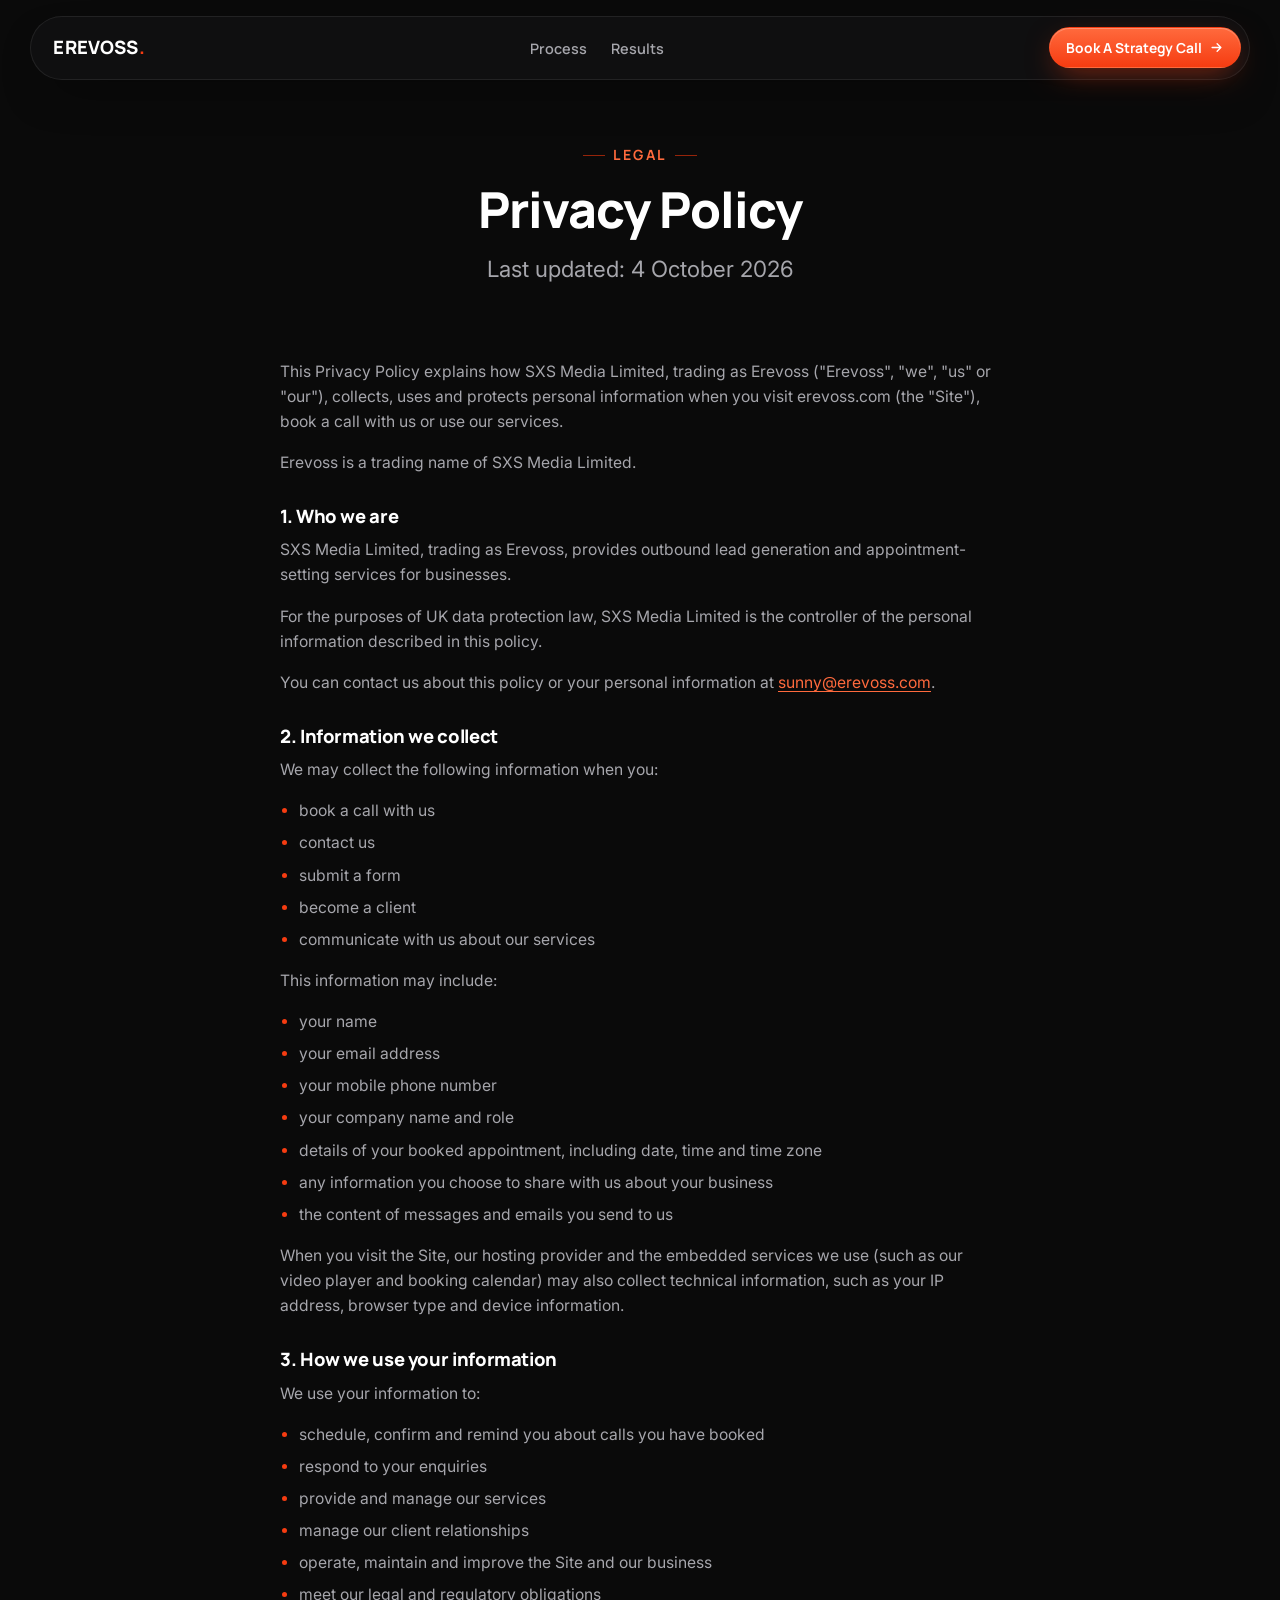
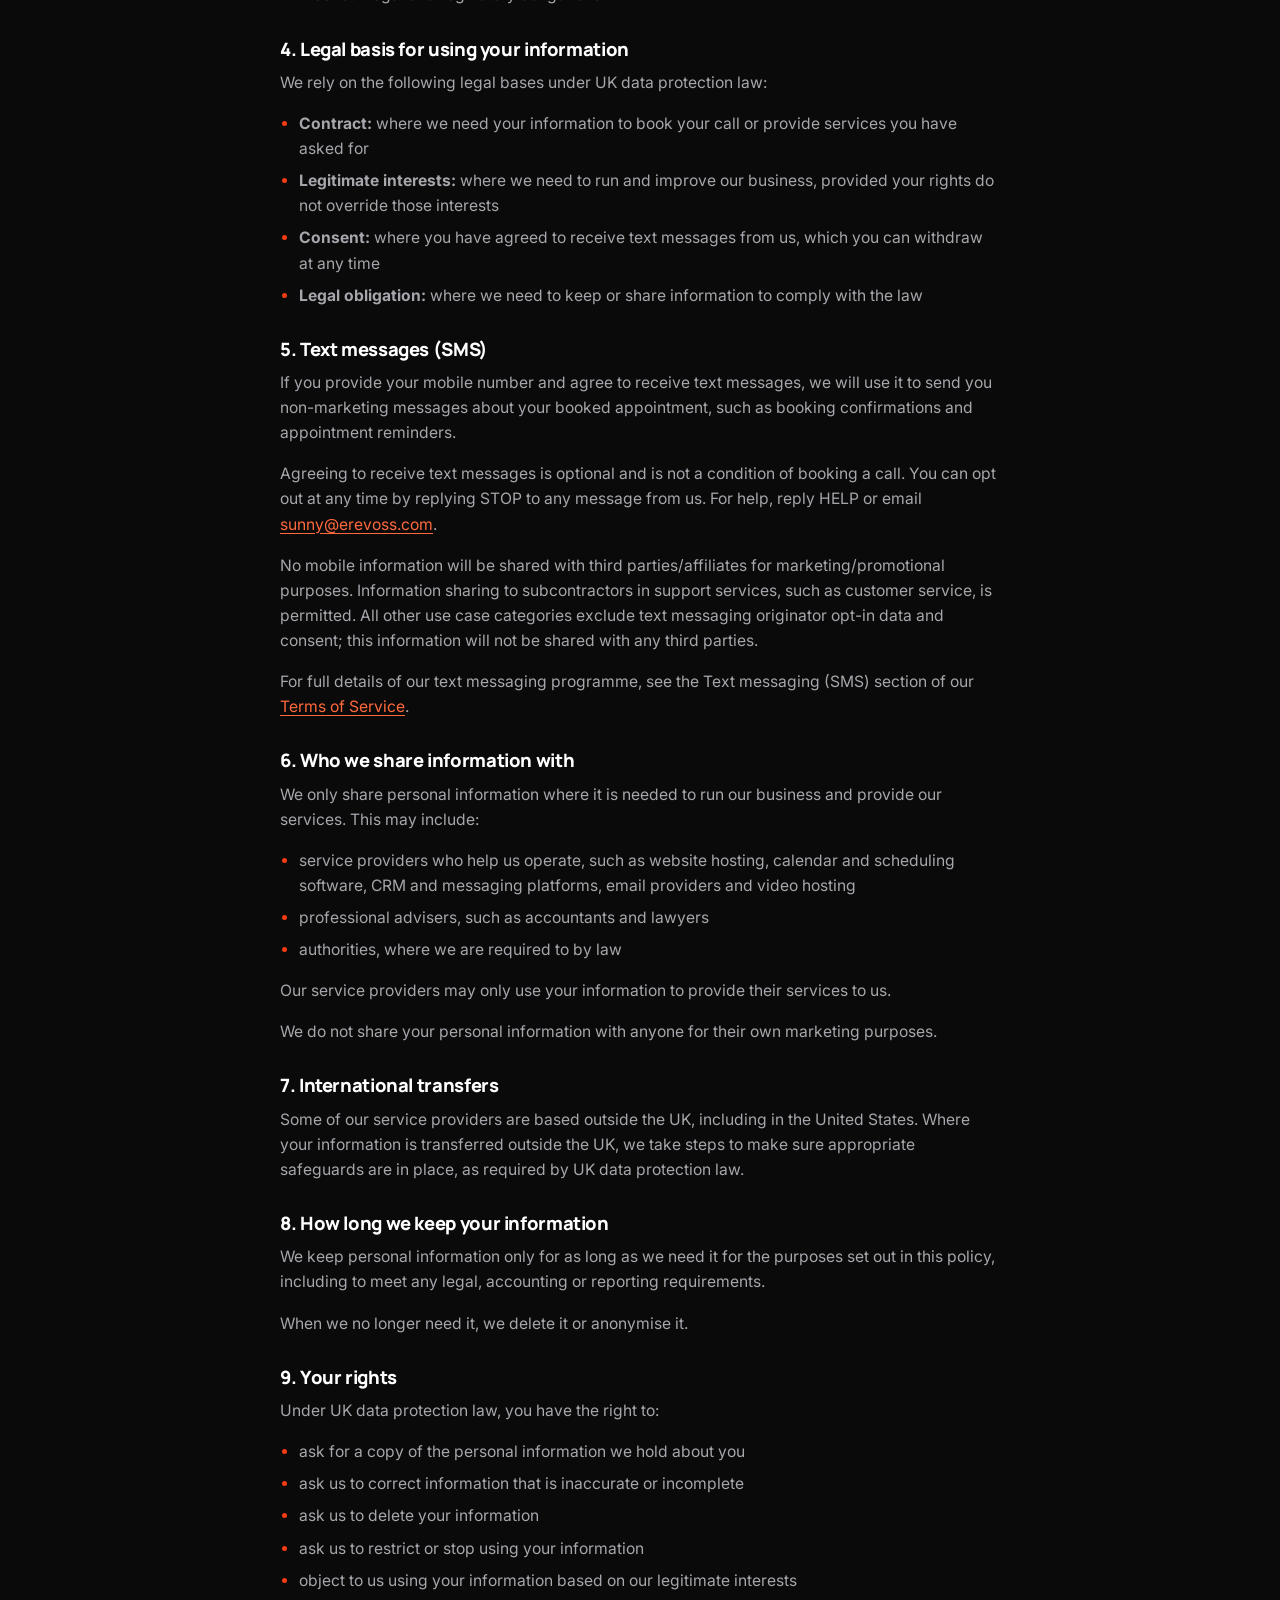
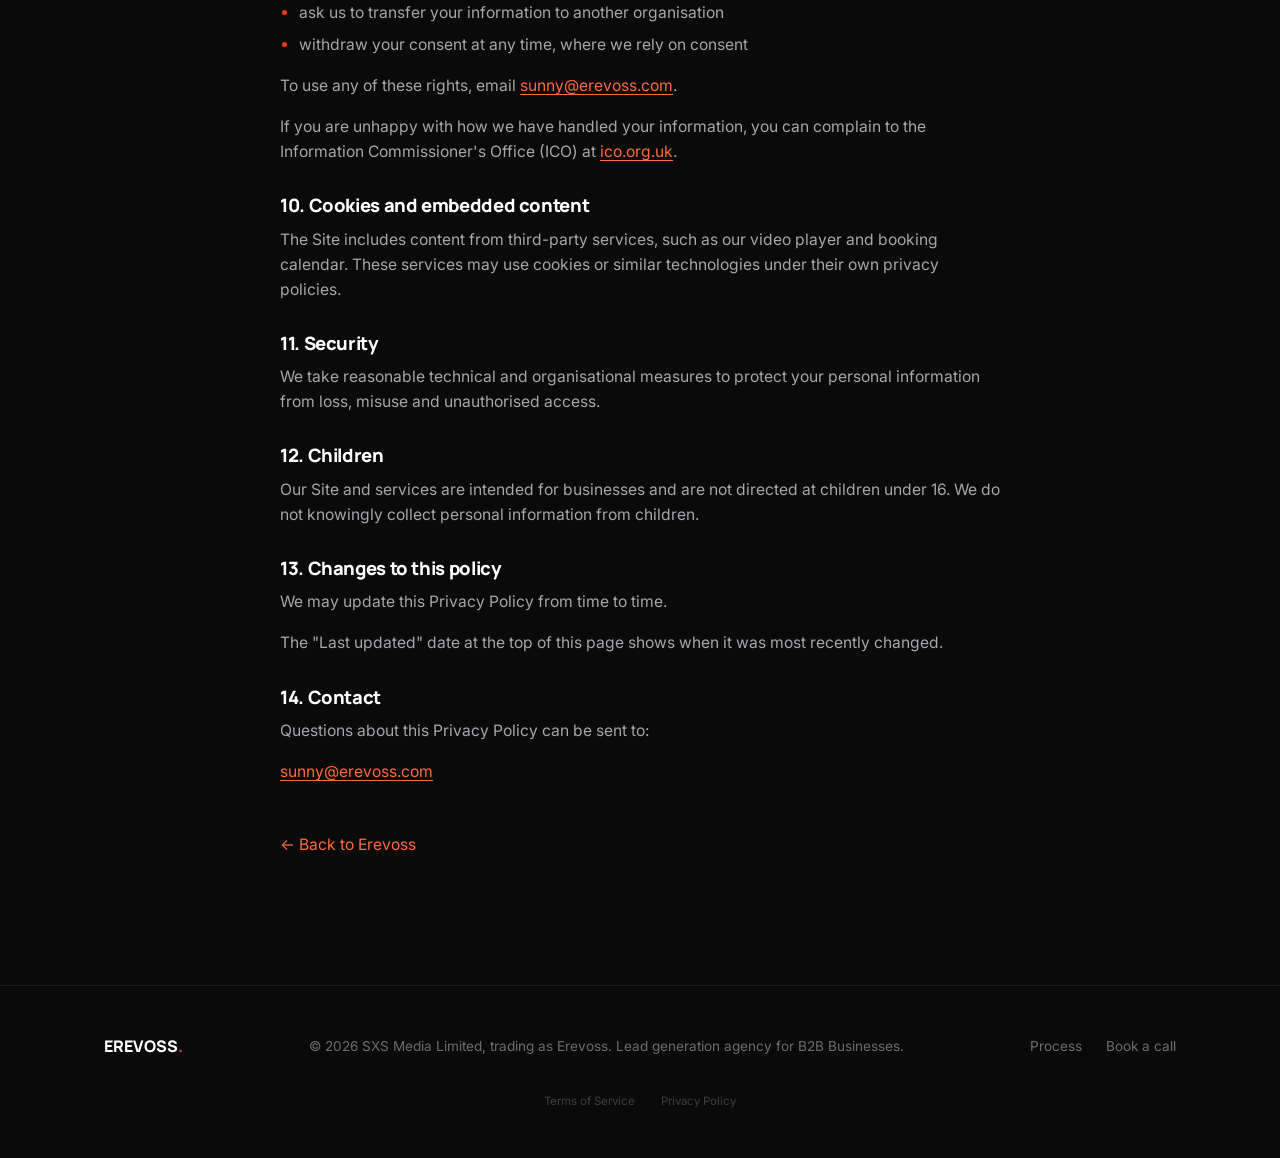
==== privacy.html @ 169fdfc7 "Add Privacy Policy page and SMS terms for A2P compliance - New privacy.html with required non-sharin" ====
<!doctype html>
<html lang="en">
<head>
<meta charset="UTF-8">
<meta name="viewport" content="width=device-width, initial-scale=1.0">
<title>Privacy Policy | Erevoss</title>
<meta name="description" content="How SXS Media Limited, trading as Erevoss, collects, uses and protects your personal information.">
<link rel="canonical" href="https://erevoss.com/privacy.html">
<meta name="theme-color" content="#0a0a0a">
<link rel="icon" href="assets/favicon.svg" type="image/svg+xml">

<script>document.documentElement.className = 'js';</script>
<link rel="preconnect" href="https://fonts.googleapis.com">
<link rel="preconnect" href="https://fonts.gstatic.com" crossorigin>
<link href="https://fonts.googleapis.com/css2?family=Manrope:wght@400;500;600;700;800&family=Inter:wght@400;500;600&display=swap" rel="stylesheet">
<link rel="stylesheet" href="styles.css">
</head>
<body>

  <div class="scroll-progress" aria-hidden="true"></div>

  <!-- NAV -->
  <header class="nav" id="nav">
    <div class="nav-inner">
      <a href="/" class="brand" aria-label="Erevoss home">EREVOSS<span class="mark">.</span></a>
      <nav aria-label="Primary">
        <ul class="nav-links">
          <li><a href="/#process">Process</a></li>
          <li><a href="/#results">Results</a></li>
        </ul>
      </nav>
      <div class="nav-cta">
        <a href="/#contact" class="btn btn-accent btn-sm">Book A Strategy Call
          <svg width="15" height="15" viewBox="0 0 24 24" fill="none" aria-hidden="true"><path d="M5 12h14M13 6l6 6-6 6" stroke="currentColor" stroke-width="2.2" stroke-linecap="round" stroke-linejoin="round"/></svg>
        </a>
      </div>
    </div>
  </header>

  <main>
    <section class="legal-page" aria-labelledby="privacy-title">
      <div class="wrap">
        <div class="section-head">
          <span class="eyebrow">Legal</span>
          <h2 id="privacy-title">Privacy Policy</h2>
          <p>Last updated: 4 October 2026</p>
        </div>

        <div class="legal-body">
          <p>This Privacy Policy explains how SXS Media Limited, trading as Erevoss ("Erevoss", "we", "us" or "our"), collects, uses and protects personal information when you visit erevoss.com (the "Site"), book a call with us or use our services.</p>
          <p>Erevoss is a trading name of SXS Media Limited.</p>

          <h3>1. Who we are</h3>
          <p>SXS Media Limited, trading as Erevoss, provides outbound lead generation and appointment-setting services for businesses.</p>
          <p>For the purposes of UK data protection law, SXS Media Limited is the controller of the personal information described in this policy.</p>
          <p>You can contact us about this policy or your personal information at <a href="mailto:sunny@erevoss.com">sunny@erevoss.com</a>.</p>

          <h3>2. Information we collect</h3>
          <p>We may collect the following information when you:</p>
          <ul>
            <li>book a call with us</li>
            <li>contact us</li>
            <li>submit a form</li>
            <li>become a client</li>
            <li>communicate with us about our services</li>
          </ul>
          <p>This information may include:</p>
          <ul>
            <li>your name</li>
            <li>your email address</li>
            <li>your mobile phone number</li>
            <li>your company name and role</li>
            <li>details of your booked appointment, including date, time and time zone</li>
            <li>any information you choose to share with us about your business</li>
            <li>the content of messages and emails you send to us</li>
          </ul>
          <p>When you visit the Site, our hosting provider and the embedded services we use (such as our video player and booking calendar) may also collect technical information, such as your IP address, browser type and device information.</p>

          <h3>3. How we use your information</h3>
          <p>We use your information to:</p>
          <ul>
            <li>schedule, confirm and remind you about calls you have booked</li>
            <li>respond to your enquiries</li>
            <li>provide and manage our services</li>
            <li>manage our client relationships</li>
            <li>operate, maintain and improve the Site and our business</li>
            <li>meet our legal and regulatory obligations</li>
          </ul>

          <h3>4. Legal basis for using your information</h3>
          <p>We rely on the following legal bases under UK data protection law:</p>
          <ul>
            <li><strong>Contract:</strong> where we need your information to book your call or provide services you have asked for</li>
            <li><strong>Legitimate interests:</strong> where we need to run and improve our business, provided your rights do not override those interests</li>
            <li><strong>Consent:</strong> where you have agreed to receive text messages from us, which you can withdraw at any time</li>
            <li><strong>Legal obligation:</strong> where we need to keep or share information to comply with the law</li>
          </ul>

          <h3>5. Text messages (SMS)</h3>
          <p>If you provide your mobile number and agree to receive text messages, we will use it to send you non-marketing messages about your booked appointment, such as booking confirmations and appointment reminders.</p>
          <p>Agreeing to receive text messages is optional and is not a condition of booking a call. You can opt out at any time by replying STOP to any message from us. For help, reply HELP or email <a href="mailto:sunny@erevoss.com">sunny@erevoss.com</a>.</p>
          <p>No mobile information will be shared with third parties/affiliates for marketing/promotional purposes. Information sharing to subcontractors in support services, such as customer service, is permitted. All other use case categories exclude text messaging originator opt-in data and consent; this information will not be shared with any third parties.</p>
          <p>For full details of our text messaging programme, see the Text messaging (SMS) section of our <a href="terms.html#sms">Terms of Service</a>.</p>

          <h3>6. Who we share information with</h3>
          <p>We only share personal information where it is needed to run our business and provide our services. This may include:</p>
          <ul>
            <li>service providers who help us operate, such as website hosting, calendar and scheduling software, CRM and messaging platforms, email providers and video hosting</li>
            <li>professional advisers, such as accountants and lawyers</li>
            <li>authorities, where we are required to by law</li>
          </ul>
          <p>Our service providers may only use your information to provide their services to us.</p>
          <p>We do not share your personal information with anyone for their own marketing purposes.</p>

          <h3>7. International transfers</h3>
          <p>Some of our service providers are based outside the UK, including in the United States. Where your information is transferred outside the UK, we take steps to make sure appropriate safeguards are in place, as required by UK data protection law.</p>

          <h3>8. How long we keep your information</h3>
          <p>We keep personal information only for as long as we need it for the purposes set out in this policy, including to meet any legal, accounting or reporting requirements.</p>
          <p>When we no longer need it, we delete it or anonymise it.</p>

          <h3>9. Your rights</h3>
          <p>Under UK data protection law, you have the right to:</p>
          <ul>
            <li>ask for a copy of the personal information we hold about you</li>
            <li>ask us to correct information that is inaccurate or incomplete</li>
            <li>ask us to delete your information</li>
            <li>ask us to restrict or stop using your information</li>
            <li>object to us using your information based on our legitimate interests</li>
            <li>ask us to transfer your information to another organisation</li>
            <li>withdraw your consent at any time, where we rely on consent</li>
          </ul>
          <p>To use any of these rights, email <a href="mailto:sunny@erevoss.com">sunny@erevoss.com</a>.</p>
          <p>If you are unhappy with how we have handled your information, you can complain to the Information Commissioner's Office (ICO) at <a href="https://ico.org.uk" target="_blank" rel="noopener">ico.org.uk</a>.</p>

          <h3>10. Cookies and embedded content</h3>
          <p>The Site includes content from third-party services, such as our video player and booking calendar. These services may use cookies or similar technologies under their own privacy policies.</p>

          <h3>11. Security</h3>
          <p>We take reasonable technical and organisational measures to protect your personal information from loss, misuse and unauthorised access.</p>

          <h3>12. Children</h3>
          <p>Our Site and services are intended for businesses and are not directed at children under 16. We do not knowingly collect personal information from children.</p>

          <h3>13. Changes to this policy</h3>
          <p>We may update this Privacy Policy from time to time.</p>
          <p>The "Last updated" date at the top of this page shows when it was most recently changed.</p>

          <h3>14. Contact</h3>
          <p>Questions about this Privacy Policy can be sent to:</p>
          <p><a href="mailto:sunny@erevoss.com">sunny@erevoss.com</a></p>

          <p class="legal-back"><a href="/">← Back to Erevoss</a></p>
        </div>
      </div>
    </section>
  </main>

  <!-- FOOTER -->
  <footer>
    <div class="wrap">
      <a href="/" class="brand">EREVOSS<span class="mark">.</span></a>
      <span class="fnote">© 2026 SXS Media Limited, trading as Erevoss. Lead generation agency for B2B Businesses.</span>
      <div class="flinks"><a href="/#process">Process</a><a href="/#contact">Book a call</a></div>
    </div>
    <div class="legal-link"><a href="terms.html">Terms of Service</a><a href="privacy.html">Privacy Policy</a></div>
  </footer>

  <script src="script.js"></script>
</body>
</html>
---- styles.css ----
/* =========================================================
   EREVOSS — styles.css
   All visual design lives here. Colours/spacing are tokens
   in :root, so most brand tweaks are one-line changes.
   ========================================================= */

/* ============ TOKENS ============ */
:root {
  --bg:      #0a0a0a;
  --bg-2:    #0f0f10;
  --surface: #141416;
  --surface-2:#1a1a1d;
  --line:    rgba(255,255,255,0.08);
  --line-2:  rgba(255,255,255,0.14);

  --text:      #ffffff;
  --text-soft: #a6a6ac;
  --text-mute: #6c6c73;

  --accent:      #f63c11;
  --accent-soft: #ff6a3d;
  --accent-deep: #d22f0a;

  /* type scale */
  --step--1: clamp(0.82rem, 0.8rem + 0.1vw, 0.9rem);
  --step-0:  clamp(1rem, 0.96rem + 0.2vw, 1.1rem);
  --step-1:  clamp(1.15rem, 1.05rem + 0.5vw, 1.4rem);
  --step-2:  clamp(1.5rem, 1.25rem + 1.2vw, 2rem);
  --step-3:  clamp(2rem, 1.55rem + 2.2vw, 3.1rem);
  --display: clamp(2.3rem, 1.3rem + 4.6vw, 4.6rem);

  /* spacing scale */
  --sp-1:0.5rem; --sp-2:1rem; --sp-3:1.5rem; --sp-4:2rem; --sp-5:3rem; --sp-6:4.5rem; --sp-7:7rem; --sp-8:9rem;

  --radius:18px; --radius-sm:12px; --maxw:1120px; --nav-h:64px;
  --shadow:0 24px 60px -24px rgba(0,0,0,0.9);
}

*,*::before,*::after{box-sizing:border-box;} *{margin:0;}
html{scroll-behavior:smooth;-webkit-text-size-adjust:100%;}
@media (prefers-reduced-motion:reduce){html{scroll-behavior:auto;}}
body{
  font-family:'Inter',system-ui,-apple-system,sans-serif;
  background:var(--bg); color:var(--text);
  font-size:var(--step-0); line-height:1.6;
  -webkit-font-smoothing:antialiased; text-rendering:optimizeLegibility;
  overflow-x:hidden;
}
h1,h2,h3{font-family:'Manrope',system-ui,sans-serif;font-weight:800;line-height:1.05;letter-spacing:-0.02em;}
a{color:inherit;text-decoration:none;} button{font-family:inherit;cursor:pointer;} img,svg{display:block;}
::selection{background:var(--accent);color:#fff;}

.wrap{width:100%;max-width:var(--maxw);margin-inline:auto;padding-inline:var(--sp-3);}
section{padding-block:var(--sp-7);position:relative;}
.section-head{max-width:680px;margin-inline:auto;text-align:center;margin-bottom:var(--sp-6);}
.eyebrow{display:inline-flex;align-items:center;gap:0.55em;font-family:'Manrope',sans-serif;font-size:var(--step--1);letter-spacing:0.16em;text-transform:uppercase;color:var(--accent-soft);font-weight:700;margin-bottom:var(--sp-2);}
.eyebrow::before,.eyebrow::after{content:"";width:22px;height:1px;background:var(--accent-deep);opacity:.7;}
.section-head h2{font-size:var(--step-3);margin-bottom:var(--sp-2);}
.section-head h2 i{font-style:italic;font-weight:600;}
.section-head p{color:var(--text-soft);font-size:var(--step-1);max-width:52ch;margin-inline:auto;}

/* ============ BUTTONS ============ */
.btn{display:inline-flex;align-items:center;justify-content:center;gap:0.55em;font-family:'Manrope',sans-serif;font-size:var(--step-0);font-weight:700;padding:0.9em 1.6em;border-radius:100px;border:1px solid transparent;transition:transform .25s cubic-bezier(.2,.8,.2,1),box-shadow .25s,background .25s,border-color .25s;will-change:transform;white-space:nowrap;}
.btn-accent{position:relative;background:linear-gradient(180deg,var(--accent-soft),var(--accent));color:#fff;box-shadow:0 10px 30px -8px rgba(246,60,17,0.55),inset 0 1px 0 rgba(255,255,255,.25);}
.btn-accent:hover{transform:translateY(-2px);box-shadow:0 18px 40px -10px rgba(246,60,17,0.65),inset 0 1px 0 rgba(255,255,255,.3);}
.btn-accent:active{transform:translateY(0);}
.btn-sm{padding:0.62em 1.15em;font-size:0.86rem;}
.btn-lg{padding:1.05em 2em;font-size:1.05rem;}

/* sparkle on any primary button hover */
.btn-accent::after{content:"";position:absolute;top:-7px;right:12px;width:15px;height:15px;pointer-events:none;opacity:0;
  transform:scale(0) rotate(-20deg);transition:transform .35s cubic-bezier(.2,1.4,.4,1),opacity .35s;
  background:no-repeat center/contain url("data:image/svg+xml,%3Csvg xmlns='http://www.w3.org/2000/svg' viewBox='0 0 24 24'%3E%3Cpath d='M12 2l2.3 6.6L21 11l-6.7 2.4L12 20l-2.3-6.6L3 11l6.7-2.4z' fill='%23ffffff'/%3E%3C/svg%3E");}
.btn-accent:hover::after{opacity:1;transform:scale(1) rotate(15deg);}

/* ============ SCROLL PROGRESS ============ */
.scroll-progress{position:fixed;top:0;left:0;height:3px;width:100%;z-index:60;transform:scaleX(0);transform-origin:left center;background:linear-gradient(90deg,var(--accent-soft),var(--accent));box-shadow:0 0 12px rgba(246,60,17,0.6);will-change:transform;}

/* ============ NAV ============ */
.nav{position:sticky;top:16px;z-index:50;padding-inline:var(--sp-3);}
.nav-inner{
  max-width:1220px;margin-inline:auto;height:var(--nav-h);
  display:flex;align-items:center;justify-content:space-between;gap:var(--sp-3);
  padding:0 0.5rem 0 1.4rem;
  background:rgba(18,18,20,0.72);
  border:1px solid var(--line);border-radius:100px;
  backdrop-filter:blur(16px) saturate(140%);-webkit-backdrop-filter:blur(16px) saturate(140%);
  box-shadow:0 20px 50px -24px rgba(0,0,0,0.9);
  transition:border-color .3s,background .3s;
}
.nav.scrolled .nav-inner{background:rgba(14,14,16,0.9);border-color:var(--line-2);}
.brand{display:inline-block;font-family:'Manrope',sans-serif;font-size:1.15rem;font-weight:800;letter-spacing:0.01em;}
.brand .mark{color:var(--accent);}
.nav-links{display:flex;align-items:center;gap:var(--sp-3);list-style:none;padding:0;}
.nav-links a{color:var(--text-soft);font-family:'Manrope',sans-serif;font-size:0.9rem;font-weight:600;transition:color .2s;}
.nav-links a:hover{color:var(--text);}
.nav-cta{display:flex;align-items:center;}

/* nav button: pulse + shine */
.nav .btn-accent{position:relative;overflow:hidden;animation:navPulse 3s ease-in-out infinite;}
@keyframes navPulse{0%,100%{box-shadow:0 10px 28px -8px rgba(246,60,17,0.5),inset 0 1px 0 rgba(255,255,255,.25);}50%{box-shadow:0 12px 40px -6px rgba(246,60,17,0.9),inset 0 1px 0 rgba(255,255,255,.3);}}
.nav .btn-accent::before{content:"";position:absolute;top:0;left:0;width:45%;height:100%;pointer-events:none;
  background:linear-gradient(100deg,transparent,rgba(255,255,255,0.5),transparent);
  transform:translateX(-240%) skewX(-18deg);animation:btnShine 3.6s ease-in-out infinite;}
@keyframes btnShine{0%{transform:translateX(-240%) skewX(-18deg);}55%,100%{transform:translateX(360%) skewX(-18deg);}}

/* ============ HERO ============ */
.hero{padding-top:var(--sp-3);padding-bottom:var(--sp-6);text-align:center;overflow:hidden;}
.hero::before{
  content:"";position:absolute;top:-10%;left:50%;transform:translateX(-50%);
  width:min(900px,120vw);height:520px;z-index:0;pointer-events:none;
  background:radial-gradient(50% 50% at 50% 40%,rgba(246,60,17,0.18),transparent 70%);
  filter:blur(20px);
}
.hero::after{content:"";position:absolute;z-index:0;top:-12%;left:50%;width:min(760px,110vw);height:520px;pointer-events:none;
  transform:translateX(-50%);
  background:radial-gradient(45% 45% at 50% 45%,rgba(255,106,61,0.14),transparent 70%);
  animation:heroDrift 16s ease-in-out infinite;}
@keyframes heroDrift{0%,100%{transform:translateX(-50%) translateY(0) scale(1);}50%{transform:translateX(-50%) translateY(4%) scale(1.08);}}
.hero .wrap{position:relative;z-index:1;max-width:1180px;}
.hero h1{font-size:clamp(1.9rem, 1rem + 3.4vw, 3.7rem);font-weight:600;margin-bottom:var(--sp-2);letter-spacing:-0.025em;text-wrap:balance;}
.hero h1 b{font-weight:800;}
/* Headline is always 3 lines on tablet/desktop: "We Book Qualified Sales Calls" / "on Your Calendar." /
   "You Only Pay for the Ones That Show Up." The font shrinks only when the screen is too narrow for the
   longest line (about 18.3em wide, so 19em leaves a little breathing room). Phones wrap naturally. */
.hero h1 .h-line{display:inline;}
.hero h1 .h-last{display:block;}
@media (min-width:768px){
  .hero h1{font-size:min(3.7rem, calc((100vw - 3rem) / 19));}
  .hero h1 .h-line{display:block;white-space:nowrap;}
}
/* hand-drawn circle around a headline phrase (draws itself in on load) */
.circled{position:relative;display:inline-block;white-space:nowrap;margin-inline:0.18em;}
.circled svg{position:absolute;left:-11%;top:-26%;width:122%;height:156%;overflow:visible;pointer-events:none;color:var(--accent);}
.circled path{fill:none;stroke:currentColor;stroke-width:3;stroke-linecap:round;vector-effect:non-scaling-stroke;}
/* draw-in: script.js sets --len to the circle's on-screen length so the whole loop is drawn */
.js .circled path{stroke-dasharray:var(--len,3000);stroke-dashoffset:var(--len,3000);animation:circleDraw 1s cubic-bezier(.55,0,.25,1) .7s forwards;}
@keyframes circleDraw{to{stroke-dashoffset:0;}}
.hero p.lead{font-size:var(--step-1);color:var(--text-soft);max-width:66ch;margin:0 auto var(--sp-3);}

/* ============ VSL ============ */
.vsl{
  /* full size (779px) on tall screens; on shorter screens the video shrinks so the
     "Book A Strategy Call" button below it stays visible without scrolling */
  position:relative;max-width:clamp(420px, calc((100svh - 500px) * 16 / 9), 779px);margin:0 auto;aspect-ratio:16/9;border-radius:14px;overflow:hidden;
  background:radial-gradient(120% 120% at 50% 20%,#20232a 0%,#0e0f12 70%);
  border:1px solid var(--line-2);box-shadow:var(--shadow);
}
.vsl wistia-player{position:absolute;inset:0;width:100%;height:100%;z-index:1;}
/* blurred thumbnail while the Wistia player script loads (from Wistia's embed code) */
.vsl wistia-player:not(:defined){background:center / contain no-repeat url('https://fast.wistia.com/embed/medias/h9j6kf60p4/swatch');display:block;filter:blur(5px);}
/* click-to-unmute overlay — the video autoplays muted, browsers allow nothing else */
.vsl-unmute{position:absolute;inset:0;z-index:4;display:grid;place-items:center;
  padding:0;border:0;cursor:pointer;font:inherit;background:rgba(9,9,11,0.5);
  transition:opacity .3s ease;}
.vsl-unmute[hidden]{display:none;}
.vsl-unmute.is-off{opacity:0;pointer-events:none;}
.vsl-unmute-card{display:flex;flex-direction:column;align-items:center;gap:8px;
  width:min(72%,360px);padding:26px 24px;border-radius:16px;
  /* ↓ the % below is the knob: higher = more solid, lower = more see-through */
  background:color-mix(in oklab,var(--accent) 35%,transparent);border:1px solid var(--line-2);
  -webkit-backdrop-filter:blur(6px);backdrop-filter:blur(6px);color:#fff;text-align:center;
  box-shadow:var(--shadow);transition:transform .25s ease,background .25s ease;}
.vsl-unmute:hover .vsl-unmute-card{transform:scale(1.03);background:color-mix(in oklab,var(--accent) 64%,transparent);}
.vsl-unmute-card svg{width:40px;height:40px;margin-bottom:2px;}
.vsl-unmute-card strong{font-family:'Manrope',sans-serif;font-weight:800;font-size:1.15rem;letter-spacing:-0.015em;}
.vsl-unmute-card span{font-size:0.92rem;color:rgba(255,255,255,0.88);}

/* CTA under VSL with coloured glow */
.hero-cta{position:relative;margin-top:var(--sp-4);display:flex;justify-content:center;}
.hero-cta::before{
  content:"";position:absolute;top:50%;left:50%;transform:translate(-50%,-50%);
  width:420px;height:150px;z-index:0;pointer-events:none;filter:blur(45px);opacity:.85;
  background:
    radial-gradient(40% 60% at 20% 50%,rgba(246,60,17,0.9),transparent 70%),
    radial-gradient(40% 60% at 55% 50%,rgba(255,138,61,0.75),transparent 70%),
    radial-gradient(45% 70% at 85% 50%,rgba(61,107,255,0.7),transparent 70%);
}
.hero-cta .btn{position:relative;z-index:1;}

/* ============ PROCESS ============ */
.steps{display:grid;grid-template-columns:repeat(4,1fr);gap:var(--sp-3);}
@media (max-width:1040px){ .steps{grid-template-columns:repeat(2,1fr);} }
@media (max-width:560px){ .steps{grid-template-columns:1fr;} }
.step{background:var(--surface);border:1px solid var(--line);border-radius:var(--radius);padding:var(--sp-4);position:relative;transition:transform .3s cubic-bezier(.2,.8,.2,1),border-color .3s,background .3s;}
.step:hover{transform:translateY(-6px);border-color:var(--line-2);background:var(--surface-2);}
.step-icon{width:52px;height:52px;border-radius:14px;display:grid;place-items:center;background:rgba(246,60,17,0.12);border:1px solid rgba(246,60,17,0.3);color:var(--accent-soft);margin-bottom:var(--sp-3);}
.step-icon svg{width:26px;height:26px;}
.step-num{position:absolute;top:var(--sp-3);right:var(--sp-4);font-family:'Manrope',sans-serif;font-size:2.2rem;color:rgba(255,255,255,0.06);font-weight:800;}
.step-tag{display:block;font-family:'Manrope',sans-serif;font-size:0.74rem;font-weight:700;letter-spacing:0.14em;text-transform:uppercase;color:var(--accent-soft);margin-bottom:0.6em;}
.step h3{font-size:var(--step-1);margin-bottom:0.35em;}
.step p{color:var(--text-soft);font-size:0.98rem;}

/* bobbing icons */
.step-icon{animation:iconBob 3.6s ease-in-out infinite;}
.step:nth-child(2) .step-icon{animation-delay:.5s;}
.step:nth-child(3) .step-icon{animation-delay:1s;}
.step:nth-child(4) .step-icon{animation-delay:1.5s;}
@keyframes iconBob{0%,100%{transform:translateY(0);}50%{transform:translateY(-6px);}}

/* ============ WHAT YOU DO VS. WHAT WE DO ============ */
.cmp-grid{display:grid;grid-template-columns:1fr 1fr;gap:var(--sp-4);max-width:900px;margin-inline:auto;}
.cmp-col{display:flex;flex-direction:column;}
.cmp-label{text-align:center;font-family:'Manrope',sans-serif;font-weight:800;font-size:1.15rem;margin-bottom:var(--sp-3);letter-spacing:0.01em;}
.cmp-label span{display:block;font-weight:600;font-size:0.85rem;color:var(--text-mute);letter-spacing:0.02em;margin-top:0.2em;}
.cmp-label.us span{color:var(--accent-soft);}
.cmp-card{flex:1;border-radius:var(--radius);padding:var(--sp-4);border:1px solid var(--line);background:var(--surface);}
.cmp-card.other{display:flex;align-items:center;transition:transform .3s cubic-bezier(.2,.8,.2,1),border-color .3s;}
.cmp-card.other:hover{transform:translateY(-5px);border-color:var(--line-2);}
.cmp-card.us{position:relative;overflow:hidden;background:radial-gradient(130% 130% at 90% -10%,rgba(246,60,17,0.32),transparent 55%),var(--surface-2);border-color:rgba(246,60,17,0.42);box-shadow:0 30px 70px -34px rgba(246,60,17,0.4);animation:breathe 5s ease-in-out infinite;}
@keyframes breathe{0%,100%{transform:scale(1);}50%{transform:scale(1.018);}}
.cmp-list{list-style:none;padding:0;display:grid;gap:var(--sp-3);}
.cmp-card.other .cmp-list{font-size:1.1rem;font-weight:600;color:var(--text);}
.cmp-list li{display:flex;align-items:center;gap:0.75em;font-size:0.98rem;}
.cmp-card.other .cmp-list li{font-size:1.1rem;}
.cmp-card.us li{color:var(--text);}
.cmp-ic{width:20px;height:20px;flex-shrink:0;color:var(--accent);}
/* checkmarks draw themselves in when the section scrolls into view */
.js .cmp-ic path{stroke-dasharray:24;stroke-dashoffset:24;}
.js .reveal.in .cmp-ic path{animation:drawCheck .55s ease forwards;}
.js .reveal.in .cmp-list li:nth-child(1) .cmp-ic path{animation-delay:.15s;}
.js .reveal.in .cmp-list li:nth-child(2) .cmp-ic path{animation-delay:.25s;}
.js .reveal.in .cmp-list li:nth-child(3) .cmp-ic path{animation-delay:.35s;}
.js .reveal.in .cmp-list li:nth-child(4) .cmp-ic path{animation-delay:.45s;}
.js .reveal.in .cmp-list li:nth-child(5) .cmp-ic path{animation-delay:.55s;}
.js .reveal.in .cmp-list li:nth-child(6) .cmp-ic path{animation-delay:.65s;}
.js .reveal.in .cmp-list li:nth-child(7) .cmp-ic path{animation-delay:.75s;}
.js .reveal.in .cmp-list li:nth-child(8) .cmp-ic path{animation-delay:.85s;}
.js .reveal.in .cmp-list li:nth-child(9) .cmp-ic path{animation-delay:.95s;}
.js .reveal.in .cmp-list li:nth-child(10) .cmp-ic path{animation-delay:1.05s;}
@keyframes drawCheck{to{stroke-dashoffset:0;}}
@media (max-width:860px){ .cmp-grid{grid-template-columns:1fr;} }

/* ============ ROI CALCULATOR ============ */
.calc{display:grid;grid-template-columns:1fr 1.1fr;gap:var(--sp-4);max-width:960px;margin-inline:auto;
  background:var(--surface);border:1px solid var(--line);border-radius:var(--radius);padding:var(--sp-4);}
.calc-inputs{display:grid;gap:var(--sp-4);align-content:center;}
.calc-field label{font-family:'Manrope',sans-serif;font-weight:700;font-size:0.95rem;}
.calc-row{display:flex;justify-content:space-between;align-items:baseline;margin-bottom:0.7em;}
.calc-row output{font-family:'Manrope',sans-serif;font-weight:800;font-size:1.25rem;color:var(--accent-soft);font-variant-numeric:tabular-nums;}
.calc-money{display:flex;align-items:center;gap:0.3em;margin-top:0.6em;padding:0.65em 1em;border-radius:var(--radius-sm);
  background:var(--bg-2);border:1px solid var(--line-2);transition:border-color .2s;}
.calc-money:focus-within{border-color:var(--accent);}
.calc-money span{color:var(--text-mute);font-weight:700;font-size:1.2rem;}
.calc-money input{flex:1;min-width:0;background:none;border:0;outline:0;color:var(--text);font:800 1.3rem 'Manrope',sans-serif;font-variant-numeric:tabular-nums;}
/* sliders: orange fill up to the thumb (script.js sets --fill) */
.calc input[type=range]{-webkit-appearance:none;appearance:none;width:100%;height:6px;border-radius:6px;cursor:pointer;
  background:linear-gradient(90deg,var(--accent) var(--fill,30%),rgba(255,255,255,0.1) var(--fill,30%));}
.calc input[type=range]::-webkit-slider-thumb{-webkit-appearance:none;width:22px;height:22px;border-radius:50%;background:#fff;border:4px solid var(--accent);box-shadow:0 4px 14px rgba(246,60,17,0.5);}
.calc input[type=range]::-moz-range-thumb{width:14px;height:14px;border-radius:50%;background:#fff;border:4px solid var(--accent);box-shadow:0 4px 14px rgba(246,60,17,0.5);}
.calc input[type=range]:focus-visible{outline:2px solid var(--accent-soft);outline-offset:6px;}
.calc-results{display:grid;grid-template-columns:repeat(3,1fr);gap:var(--sp-2);align-content:start;}
.calc-stat{display:flex;flex-direction:column;gap:0.2em;padding:var(--sp-2);border-radius:var(--radius-sm);background:var(--bg-2);border:1px solid var(--line);}
.calc-stat .k{font-size:0.78rem;color:var(--text-mute);font-weight:600;}
.calc-stat .v{font-family:'Manrope',sans-serif;font-weight:800;font-size:1.3rem;font-variant-numeric:tabular-nums;}
.calc-stat.big{grid-column:1/-1;padding:var(--sp-3);
  background:radial-gradient(130% 130% at 90% -10%,rgba(246,60,17,0.3),transparent 60%),var(--surface-2);border-color:rgba(246,60,17,0.42);}
.calc-stat.big .v{font-size:clamp(2.2rem,1.6rem + 2vw,3rem);line-height:1.1;}
.calc-stat .roi{color:var(--accent-soft);font-weight:700;font-size:0.95rem;}
.calc-say{grid-column:1/-1;color:var(--text-soft);font-size:0.95rem;}
.calc-note{text-align:center;color:var(--text-mute);font-size:0.82rem;margin-top:var(--sp-3);}
@media (max-width:860px){ .calc{grid-template-columns:1fr;padding:var(--sp-3);} }
@media (max-width:480px){ .calc-results{grid-template-columns:1fr 1fr;} .calc-stat:nth-child(3){grid-column:1/-1;} }

/* ============ FOUNDER ============ */
/* card: photo left, bio right (stacks on phones) */
.founder{display:grid;grid-template-columns:220px 1fr;gap:var(--sp-5);align-items:start;max-width:900px;margin-inline:auto;
  background:var(--surface);border:1px solid var(--line);border-radius:var(--radius);padding:var(--sp-4) var(--sp-5) var(--sp-4) var(--sp-4);}
/* circular photo with a thin orange-tinted frame */
.founder-photo{position:relative;aspect-ratio:1/1;border-radius:50%;overflow:hidden;
  border:1px solid rgba(231,138,61,0.35);box-shadow:0 30px 70px -30px rgba(246,60,17,0.35),var(--shadow);background-color:#1a1d22;}
.founder-photo img,.founder-photo .ph{position:absolute;inset:0;width:100%;height:100%;}
/* Photo: assets/founder.webp (square). Scaled up slightly to crop the cream ring baked into the source image. */
.founder-photo img{object-fit:cover;transform:scale(1.1);}
/* Placeholder shown only while the founder photo is missing */
.founder-photo .ph{display:grid;place-items:center;text-align:center;font-family:'Manrope',sans-serif;font-weight:700;font-size:0.72rem;letter-spacing:0.08em;text-transform:uppercase;color:var(--text-mute);
  background:radial-gradient(60% 60% at 50% 40%,rgba(246,60,17,0.18),transparent 70%),#1a1d22;}
.founder-body h3{font-size:var(--step-2);margin-bottom:var(--sp-2);}
.founder-body p{color:var(--text-soft);font-size:0.98rem;}
.founder-body p + p{margin-top:var(--sp-2);}
.founder-body .hl{color:var(--accent-soft);}
.nowrap{white-space:nowrap;}
.signature{font-family:'Mrs Saint Delafield',cursive;font-size:2.8rem;line-height:1;color:#d8d8dc;margin-top:var(--sp-3);padding-left:0.2em;}
@media (max-width:720px){
  .founder{grid-template-columns:1fr;gap:var(--sp-3);padding:var(--sp-4) var(--sp-3);text-align:center;}
  .founder-photo{width:min(220px,70%);margin-inline:auto;}
  .signature{padding-left:0;}
}

/* ============ TESTIMONIALS ============ */
.quotes{display:grid;grid-template-columns:repeat(3,1fr);gap:var(--sp-3);}
.quote{background:var(--surface);border:1px solid var(--line);border-radius:var(--radius);padding:var(--sp-4);display:flex;flex-direction:column;transition:transform .3s cubic-bezier(.2,.8,.2,1),border-color .3s;}
.quote:hover{transform:translateY(-5px);border-color:var(--line-2);}
.quote .stars{color:var(--accent-soft);letter-spacing:3px;font-size:0.9rem;margin-bottom:var(--sp-2);}
.quote blockquote{margin:0;}
.quote .q-headline{font-weight:700;font-size:1.06rem;line-height:1.4;color:var(--text);margin-bottom:var(--sp-2);}
.quote .q-headline mark{background:rgba(246,60,17,0.16);color:var(--accent-soft);padding:0 0.25em;border-radius:4px;}
.quote .q-body{font-size:0.95rem;line-height:1.55;color:var(--text-mute);margin-bottom:var(--sp-3);}
.quote .who{display:flex;align-items:center;gap:0.75em;margin-top:auto;}
.avatar{position:relative;overflow:hidden;width:42px;height:42px;border-radius:50%;flex-shrink:0;display:grid;place-items:center;font-family:'Manrope',sans-serif;font-weight:700;font-size:0.9rem;color:#fff;background:linear-gradient(140deg,var(--accent-soft),var(--accent-deep));}
/* photo sits over the initials; if the file is missing script.js removes it and initials show */
.avatar img{position:absolute;inset:0;width:100%;height:100%;object-fit:cover;}
/* wide source photo: zoom in on the face.
   Tune per image with inline vars: --zoom (size), --x / --y (shift left/up, negative = move image left/up) */
.avatar img.avatar-face{inset:auto;left:var(--x,0);top:var(--y,0);width:var(--zoom,100%);height:auto;max-width:none;object-fit:initial;}
.who .name{font-weight:600;font-size:0.95rem;}

/* ============ BOOKING ============ */
/* tightened so the calendar lands high in view when a CTA is clicked */
#contact{padding-top:var(--sp-3);scroll-margin-top:40px;}
#contact .section-head{margin-bottom:12px;}
#contact .section-head h2{margin-bottom:0.35em;}
.cal-embed{max-width:900px;margin:0 auto;}
/* starting height only; the booking embed script resizes it to fit the calendar */
.cal-embed iframe{width:100%;height:880px;border:0;border-radius:16px;background:#fff;overflow:hidden;}
.cal-fallback{text-align:center;margin-top:1rem;color:var(--text-mute);font-size:0.85rem;}
.cal-fallback a{color:var(--accent-soft);}

/* ============ FOOTER ============ */
footer{border-top:1px solid var(--line);padding-block:var(--sp-5);}
footer .wrap{display:flex;flex-wrap:wrap;align-items:center;justify-content:space-between;gap:var(--sp-3);}
footer .brand{font-size:1rem;} footer .fnote{color:var(--text-mute);font-size:0.85rem;}
footer .flinks{display:flex;gap:var(--sp-3);}
footer .flinks a{color:var(--text-mute);font-size:0.85rem;transition:color .2s;} footer .flinks a:hover{color:var(--text);}

/* tiny, low-contrast legal link under the footer */
.legal-link{display:flex;justify-content:center;flex-wrap:wrap;gap:0.4em 1.5em;margin-top:var(--sp-4);}
.legal-link a{color:#3d3d43;font-size:0.72rem;transition:color .2s;}
.legal-link a:hover{color:var(--text-mute);}

/* ============ LEGAL PAGES (terms.html) ============ */
.legal-page{padding-top:var(--sp-6);}
.legal-body{max-width:720px;margin-inline:auto;color:var(--text-soft);font-size:0.98rem;}
.legal-body h3{color:var(--text);font-size:1.15rem;margin:var(--sp-4) 0 0.6em;}
.legal-body p{margin-bottom:var(--sp-2);}
.legal-body a{color:var(--accent-soft);text-decoration:underline;text-underline-offset:3px;}
.legal-body a:hover{color:var(--text);}
.legal-body h4{font-family:'Manrope',sans-serif;font-weight:700;color:var(--text);font-size:1rem;margin:var(--sp-3) 0 0.5em;}
.legal-body ul{padding-left:1.2em;margin-bottom:var(--sp-2);display:grid;gap:0.45em;}
.legal-body li::marker{color:var(--accent);}
.legal-body ul.checks{list-style:none;padding-left:0;}
.legal-body ul.checks li{position:relative;padding-left:1.6em;}
.legal-body ul.checks li::before{content:"✓";position:absolute;left:0;color:var(--accent);font-weight:700;}
.legal-back{margin-top:var(--sp-5);}
.legal-back a{color:var(--accent-soft);text-decoration:none;}

/* ============ STICKY BOOK BAR ============ */
.book-bar{position:fixed;left:0;right:0;bottom:0;z-index:55;background:rgba(13,13,15,0.92);backdrop-filter:blur(12px);-webkit-backdrop-filter:blur(12px);border-top:1px solid var(--line-2);transform:translateY(110%);transition:transform .4s cubic-bezier(.2,.8,.2,1);}
.book-bar.show{transform:translateY(0);}
.book-bar .inner{max-width:var(--maxw);margin-inline:auto;display:flex;align-items:center;justify-content:space-between;gap:var(--sp-3);padding:0.65rem var(--sp-3);}
.book-bar .msg{display:flex;align-items:center;gap:0.9em;min-width:0;}
.book-bar .urgency{display:inline-flex;align-items:center;gap:0.45em;color:var(--accent-soft);font-family:'Manrope',sans-serif;font-weight:700;font-size:0.9rem;white-space:nowrap;}
.book-bar .urgency .blip{width:8px;height:8px;border-radius:50%;background:var(--accent);animation:blip 1.6s ease-in-out infinite;}
@keyframes blip{0%,100%{opacity:1;transform:scale(1);}50%{opacity:.35;transform:scale(.65);}}
.book-bar .lead-txt{color:var(--text-soft);font-size:0.92rem;white-space:nowrap;overflow:hidden;text-overflow:ellipsis;}
body.bar-shown{padding-bottom:62px;}
@media (max-width:600px){ .book-bar .lead-txt{display:none;} }

/* ============ REVEAL (scroll animations) ============ */
.js .reveal{opacity:0;transform:translateY(24px);transition:opacity .7s ease,transform .7s cubic-bezier(.2,.8,.2,1);}
.js .reveal.in{opacity:1;transform:none;}
.js .reveal.d1{transition-delay:.08s;} .js .reveal.d2{transition-delay:.16s;} .js .reveal.d3{transition-delay:.24s;} .js .reveal.d4{transition-delay:.32s;}
section[id]{scroll-margin-top:110px;}

/* ============ REDUCED MOTION ============ */
@media (prefers-reduced-motion:reduce){
  .hero::after,.step-icon,.nav .btn-accent,.nav .btn-accent::before,.book-bar .urgency .blip{animation:none!important;}
  .js .reveal{opacity:1 !important;transform:none !important;transition:none !important;}
  .js .circled path{animation:none;stroke-dasharray:none;stroke-dashoffset:0;}
  .cmp-card.us{animation:none;}
  .js .cmp-ic path{animation:none !important;stroke-dashoffset:0;}
}

/* ============ RESPONSIVE ============ */
@media (max-width:860px){
  .quotes{grid-template-columns:1fr;}
}
@media (max-width:720px){
  .nav-links{display:none;}
  .nav-inner{padding-left:1.1rem;}
  section{padding-block:var(--sp-6);}
}
/* small phones: keep the nav CTA inside the pill (the longer EREVOSS wordmark pushed it out) */
@media (max-width:400px){
  .nav .btn-sm{font-size:0.8rem;padding:0.6em 1em;}
}
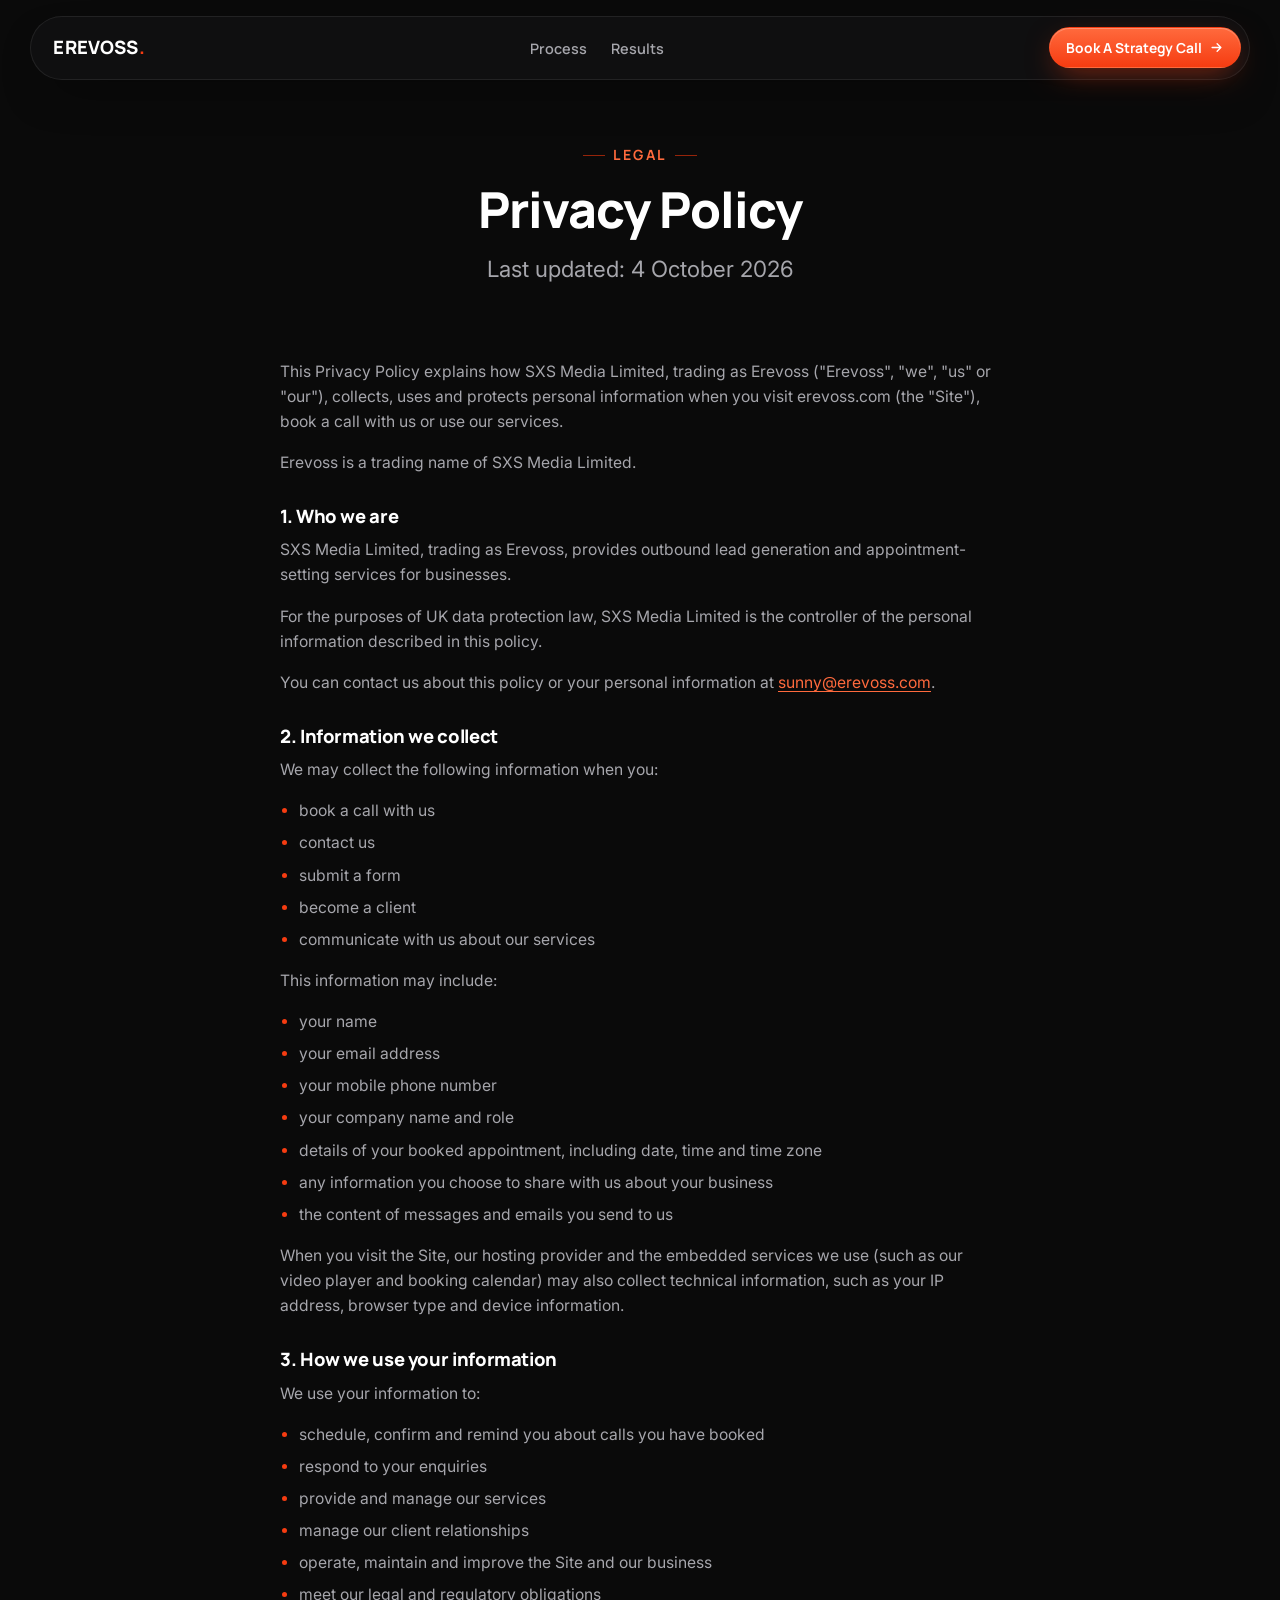
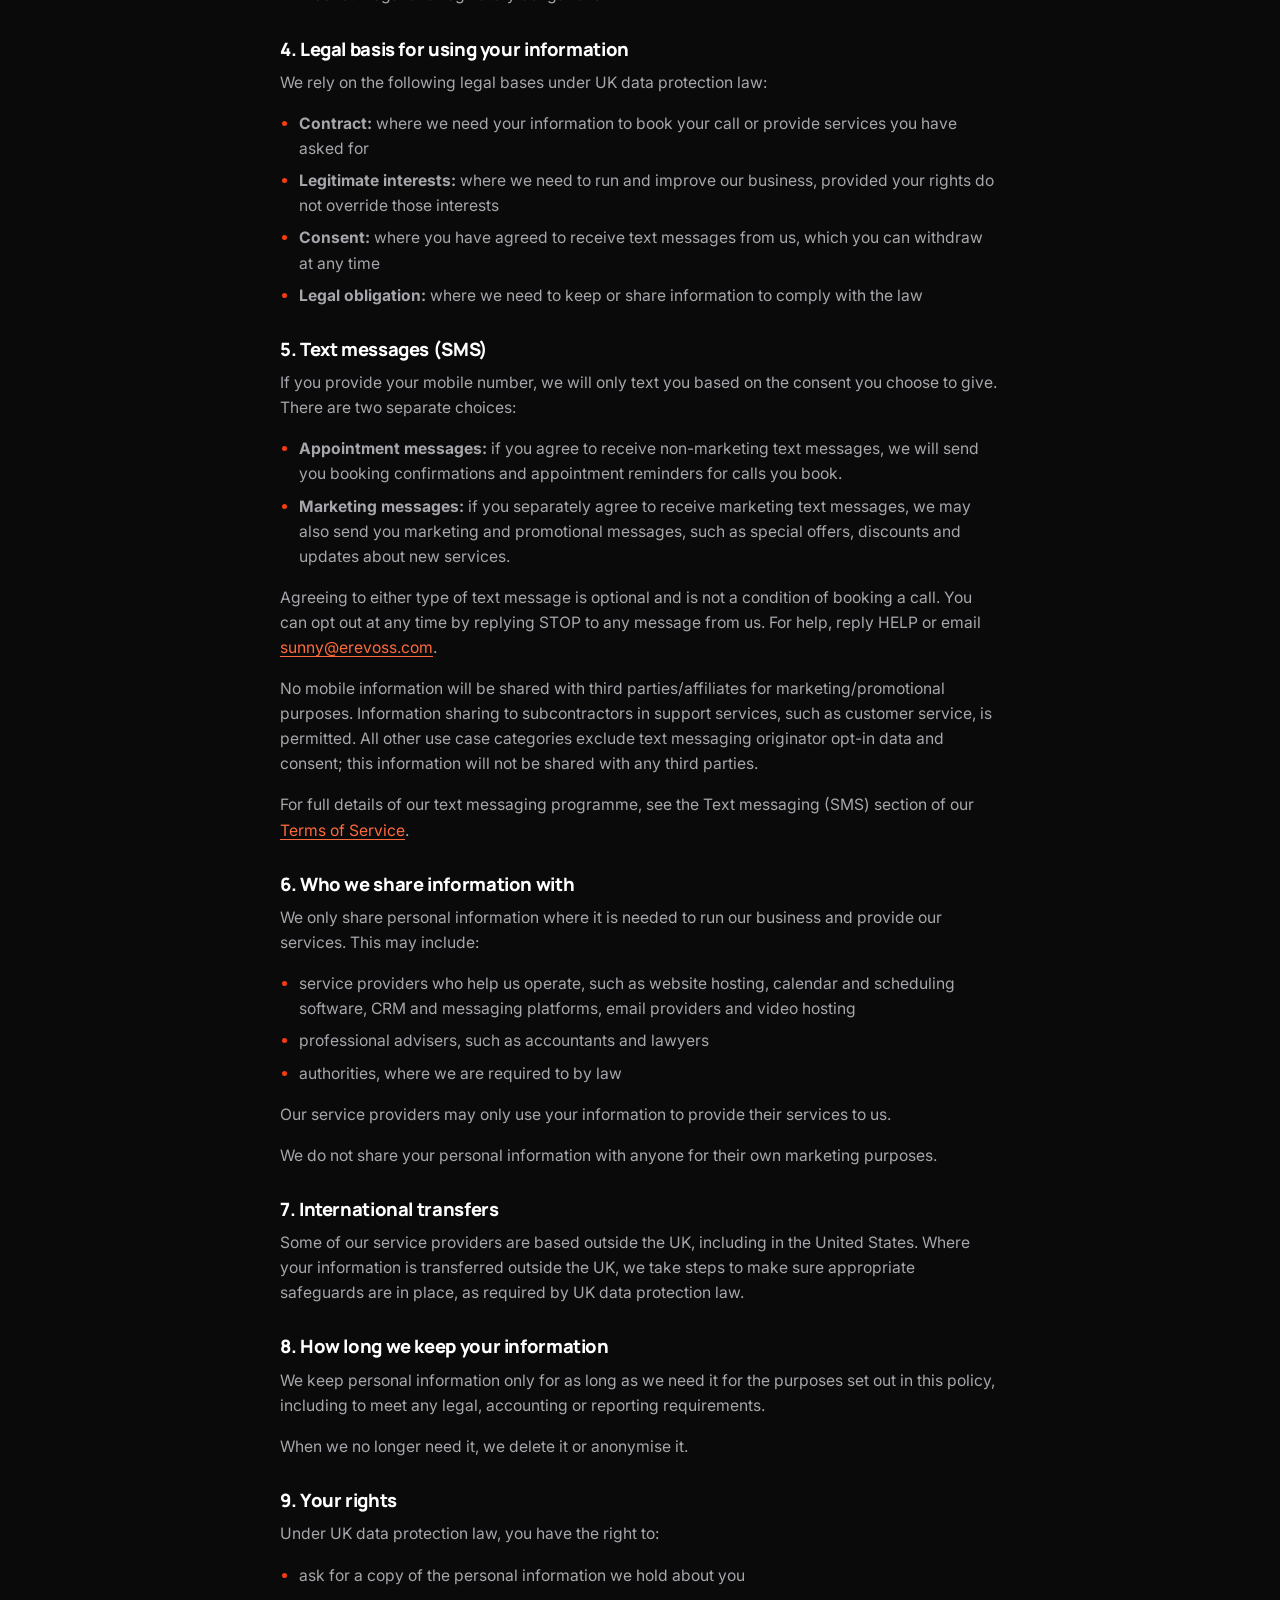
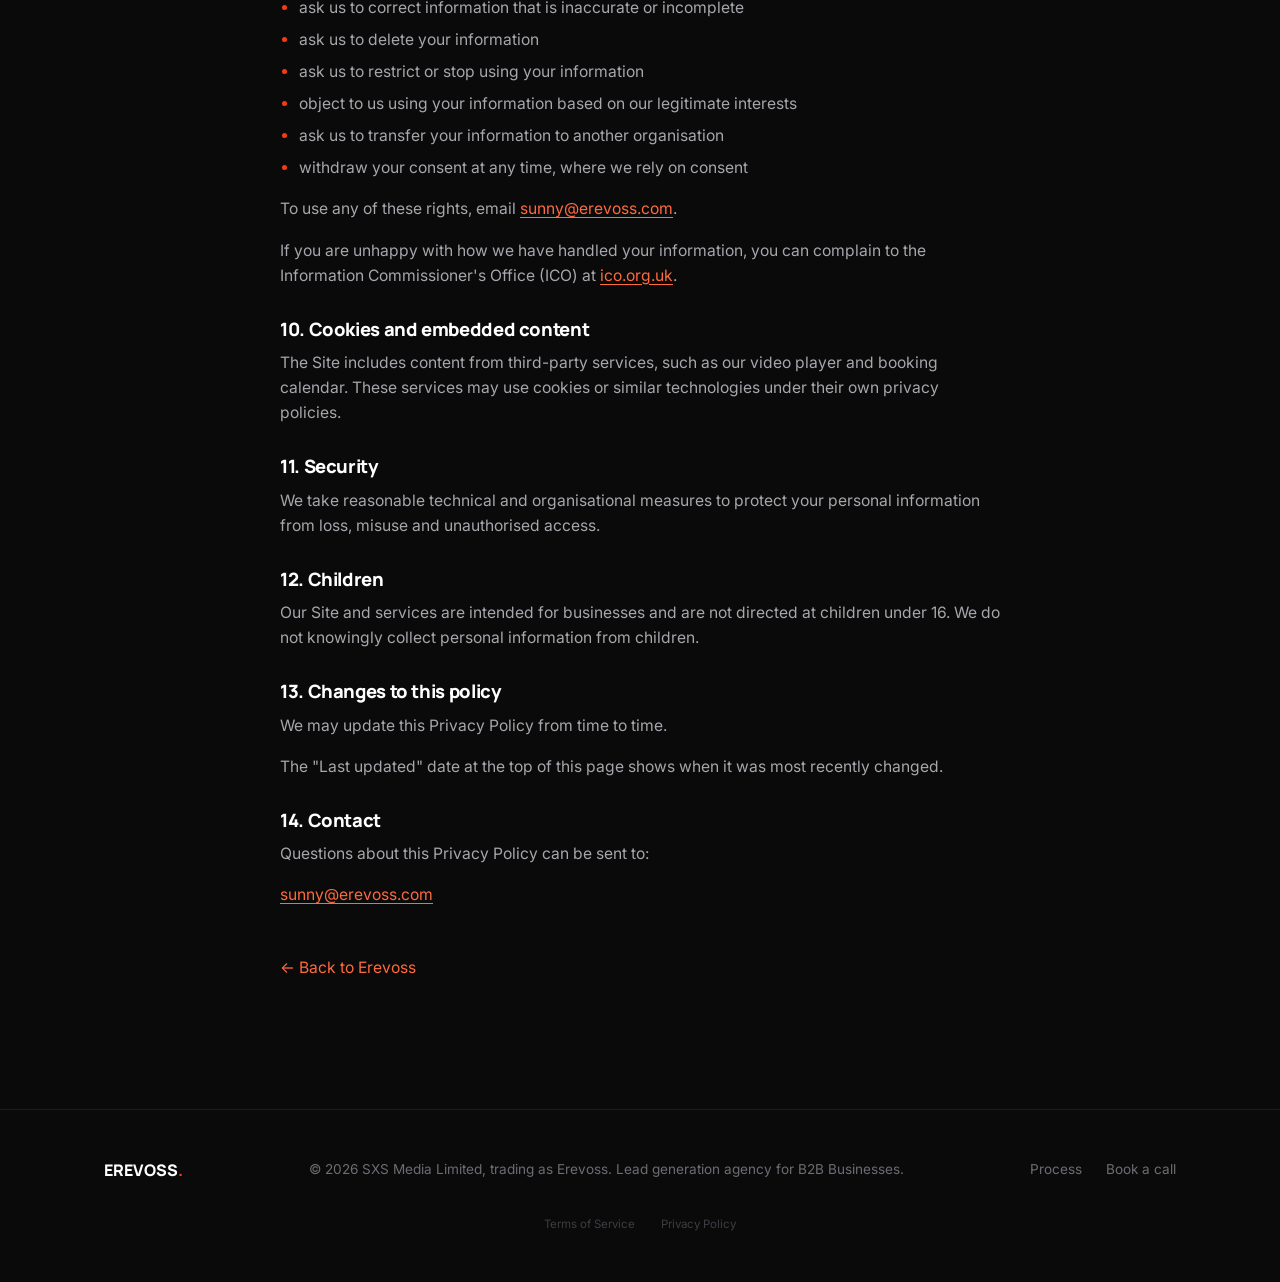
==== commit da0b4c3a: "Terms and Privacy: cover opt-in marketing text messages alongside appointment messages Co-Authored-B" ====
--- a/privacy.html
+++ b/privacy.html
@@ -97,8 +97,12 @@
           </ul>
 
           <h3>5. Text messages (SMS)</h3>
-          <p>If you provide your mobile number and agree to receive text messages, we will use it to send you non-marketing messages about your booked appointment, such as booking confirmations and appointment reminders.</p>
-          <p>Agreeing to receive text messages is optional and is not a condition of booking a call. You can opt out at any time by replying STOP to any message from us. For help, reply HELP or email <a href="mailto:sunny@erevoss.com">sunny@erevoss.com</a>.</p>
+          <p>If you provide your mobile number, we will only text you based on the consent you choose to give. There are two separate choices:</p>
+          <ul>
+            <li><strong>Appointment messages:</strong> if you agree to receive non-marketing text messages, we will send you booking confirmations and appointment reminders for calls you book.</li>
+            <li><strong>Marketing messages:</strong> if you separately agree to receive marketing text messages, we may also send you marketing and promotional messages, such as special offers, discounts and updates about new services.</li>
+          </ul>
+          <p>Agreeing to either type of text message is optional and is not a condition of booking a call. You can opt out at any time by replying STOP to any message from us. For help, reply HELP or email <a href="mailto:sunny@erevoss.com">sunny@erevoss.com</a>.</p>
           <p>No mobile information will be shared with third parties/affiliates for marketing/promotional purposes. Information sharing to subcontractors in support services, such as customer service, is permitted. All other use case categories exclude text messaging originator opt-in data and consent; this information will not be shared with any third parties.</p>
           <p>For full details of our text messaging programme, see the Text messaging (SMS) section of our <a href="terms.html#sms">Terms of Service</a>.</p>
 
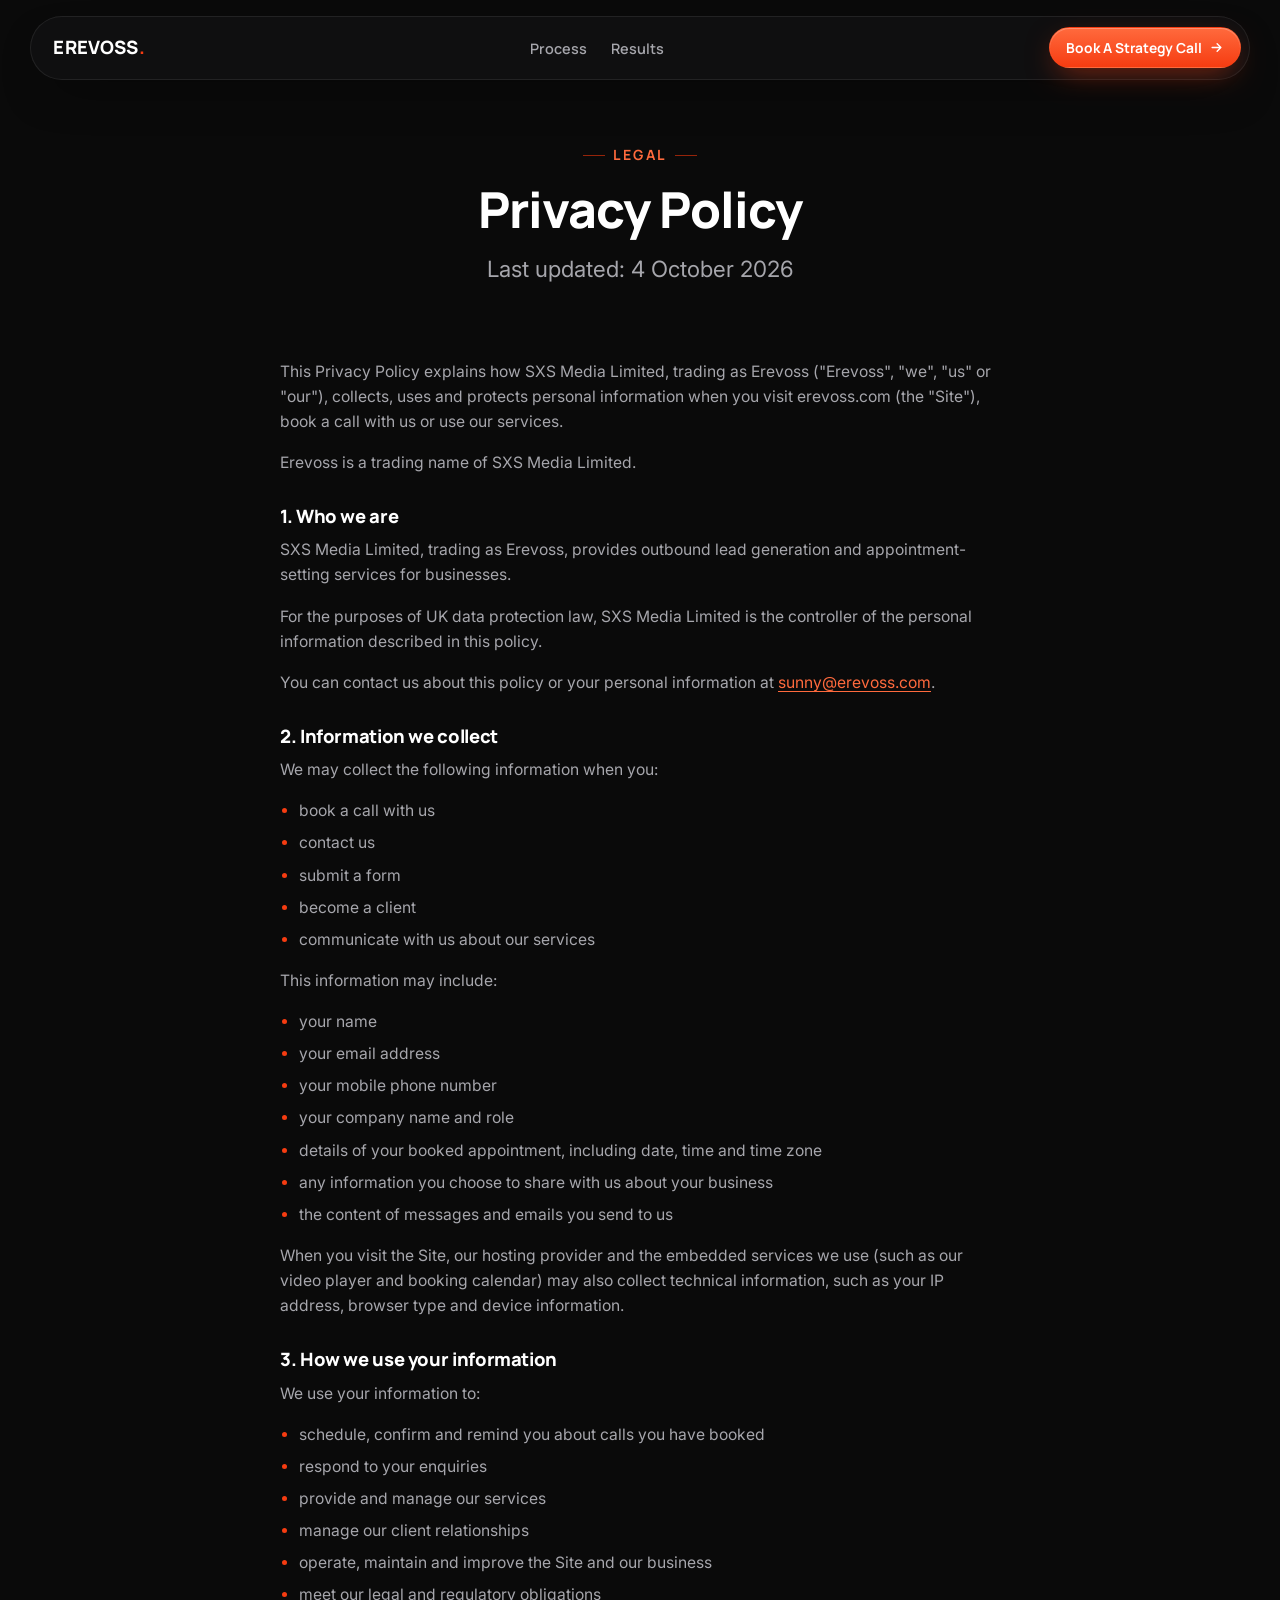
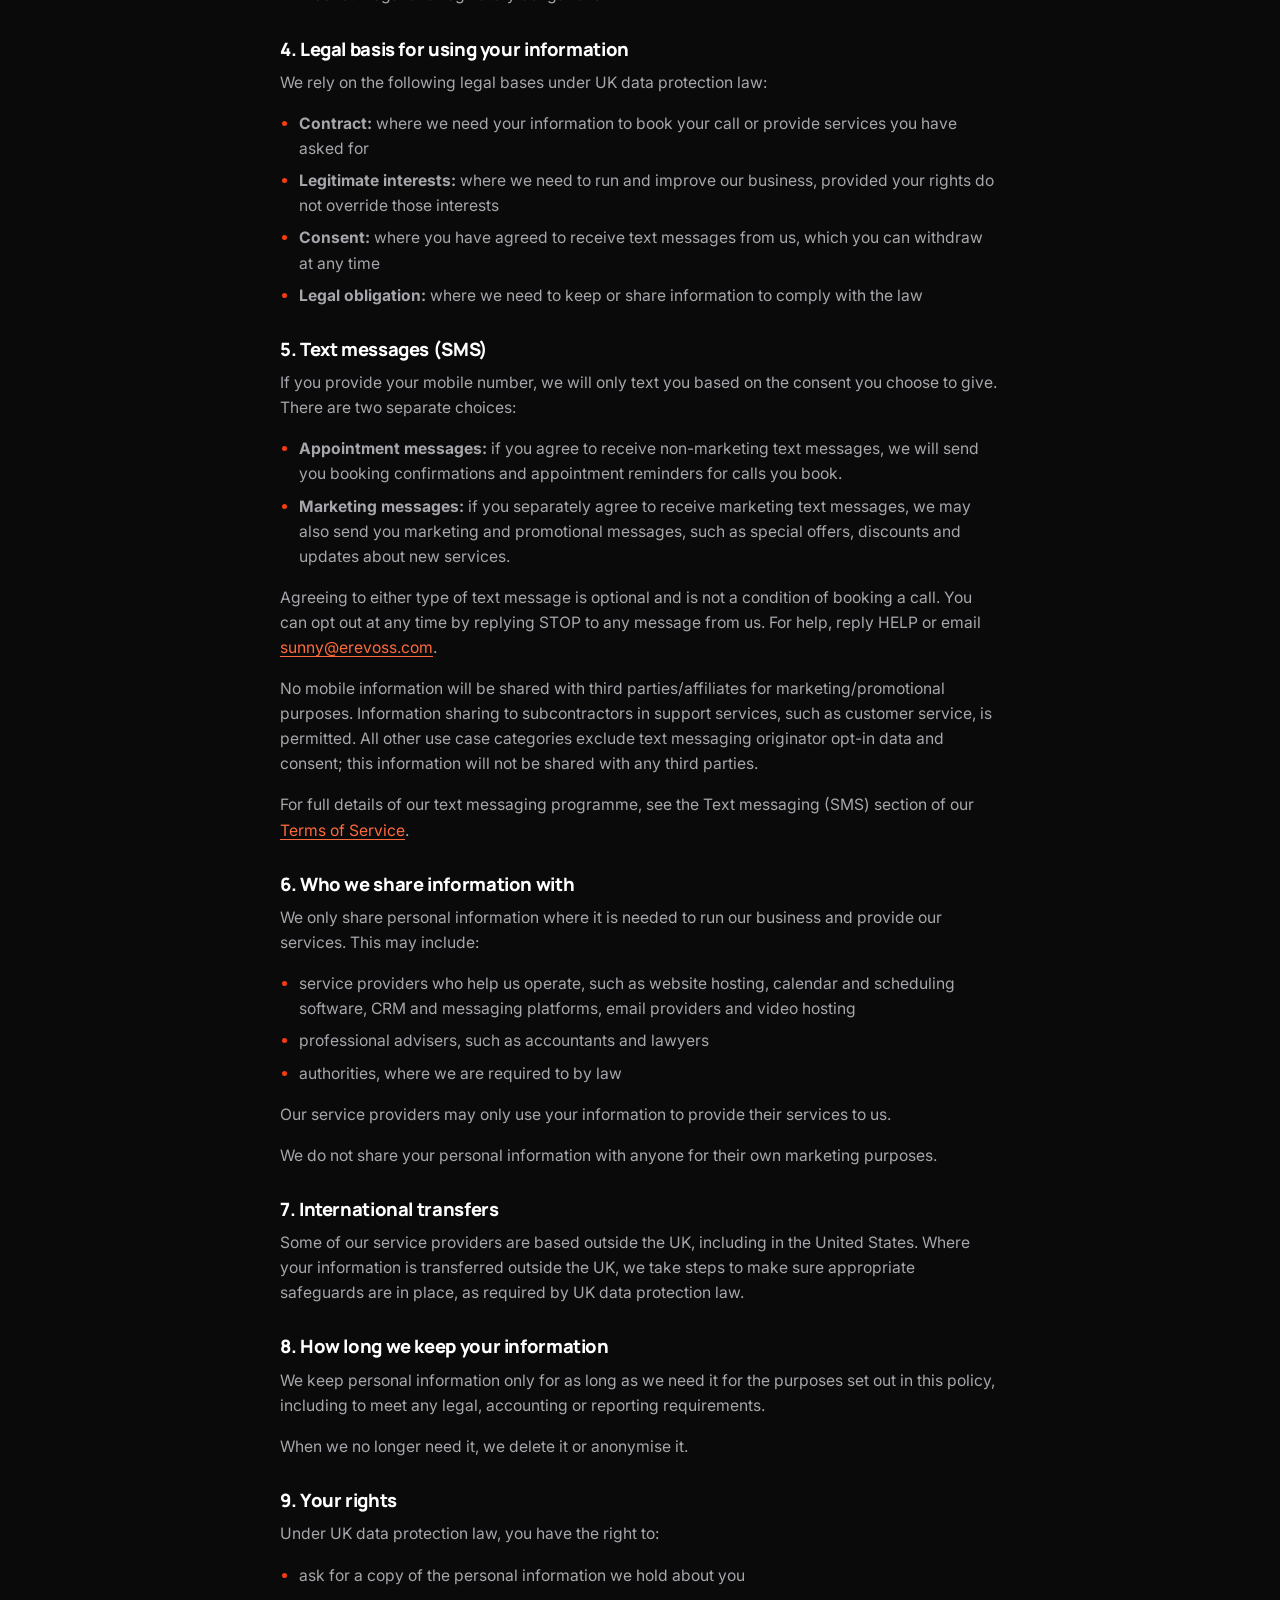
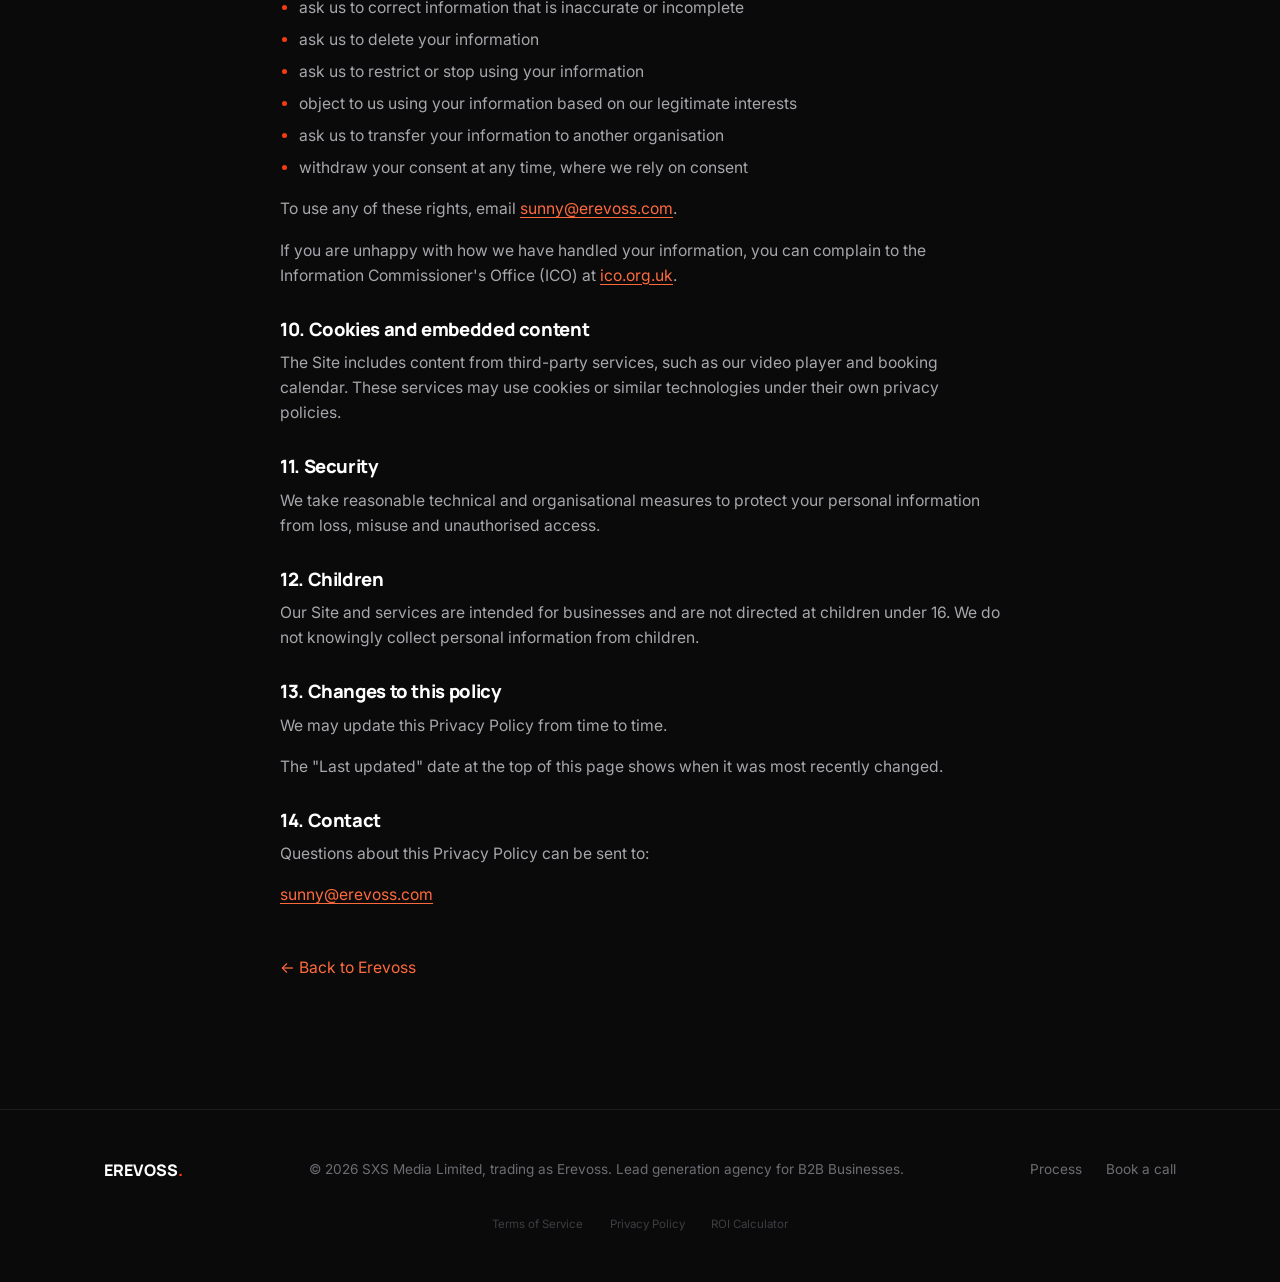
==== commit 3b054e67: "Add unlisted ROI calculator page (roi.html, $150 default) linked from footer - roi.html: logo + book" ====
--- a/privacy.html
+++ b/privacy.html
@@ -167,9 +167,11 @@
       <span class="fnote">© 2026 SXS Media Limited, trading as Erevoss. Lead generation agency for B2B Businesses.</span>
       <div class="flinks"><a href="/#process">Process</a><a href="/#contact">Book a call</a></div>
     </div>
-    <div class="legal-link"><a href="terms.html">Terms of Service</a><a href="privacy.html">Privacy Policy</a></div>
+    <div class="legal-link"><a href="terms.html">Terms of Service</a><a href="privacy.html">Privacy Policy</a><a href="roi.html">ROI Calculator</a></div>
   </footer>
 
+  <!-- GoHighLevel chat widget -->
+  <script src="https://widgets.leadconnectorhq.com/loader.js" data-resources-url="https://widgets.leadconnectorhq.com/chat-widget/loader.js" data-widget-id="6ac27927d8dc776960e91c69" data-source="WEB_USER"></script>
   <script src="script.js"></script>
 </body>
 </html>
--- a/styles.css
+++ b/styles.css
@@ -231,36 +231,103 @@
 @keyframes drawCheck{to{stroke-dashoffset:0;}}
 @media (max-width:860px){ .cmp-grid{grid-template-columns:1fr;} }
 
-/* ============ ROI CALCULATOR ============ */
-.calc{display:grid;grid-template-columns:1fr 1.1fr;gap:var(--sp-4);max-width:960px;margin-inline:auto;
-  background:var(--surface);border:1px solid var(--line);border-radius:var(--radius);padding:var(--sp-4);}
-.calc-inputs{display:grid;gap:var(--sp-4);align-content:center;}
-.calc-field label{font-family:'Manrope',sans-serif;font-weight:700;font-size:0.95rem;}
-.calc-row{display:flex;justify-content:space-between;align-items:baseline;margin-bottom:0.7em;}
-.calc-row output{font-family:'Manrope',sans-serif;font-weight:800;font-size:1.25rem;color:var(--accent-soft);font-variant-numeric:tabular-nums;}
-.calc-money{display:flex;align-items:center;gap:0.3em;margin-top:0.6em;padding:0.65em 1em;border-radius:var(--radius-sm);
-  background:var(--bg-2);border:1px solid var(--line-2);transition:border-color .2s;}
-.calc-money:focus-within{border-color:var(--accent);}
-.calc-money span{color:var(--text-mute);font-weight:700;font-size:1.2rem;}
-.calc-money input{flex:1;min-width:0;background:none;border:0;outline:0;color:var(--text);font:800 1.3rem 'Manrope',sans-serif;font-variant-numeric:tabular-nums;}
-/* sliders: orange fill up to the thumb (script.js sets --fill) */
-.calc input[type=range]{-webkit-appearance:none;appearance:none;width:100%;height:6px;border-radius:6px;cursor:pointer;
-  background:linear-gradient(90deg,var(--accent) var(--fill,30%),rgba(255,255,255,0.1) var(--fill,30%));}
-.calc input[type=range]::-webkit-slider-thumb{-webkit-appearance:none;width:22px;height:22px;border-radius:50%;background:#fff;border:4px solid var(--accent);box-shadow:0 4px 14px rgba(246,60,17,0.5);}
-.calc input[type=range]::-moz-range-thumb{width:14px;height:14px;border-radius:50%;background:#fff;border:4px solid var(--accent);box-shadow:0 4px 14px rgba(246,60,17,0.5);}
-.calc input[type=range]:focus-visible{outline:2px solid var(--accent-soft);outline-offset:6px;}
-.calc-results{display:grid;grid-template-columns:repeat(3,1fr);gap:var(--sp-2);align-content:start;}
-.calc-stat{display:flex;flex-direction:column;gap:0.2em;padding:var(--sp-2);border-radius:var(--radius-sm);background:var(--bg-2);border:1px solid var(--line);}
-.calc-stat .k{font-size:0.78rem;color:var(--text-mute);font-weight:600;}
-.calc-stat .v{font-family:'Manrope',sans-serif;font-weight:800;font-size:1.3rem;font-variant-numeric:tabular-nums;}
-.calc-stat.big{grid-column:1/-1;padding:var(--sp-3);
-  background:radial-gradient(130% 130% at 90% -10%,rgba(246,60,17,0.3),transparent 60%),var(--surface-2);border-color:rgba(246,60,17,0.42);}
-.calc-stat.big .v{font-size:clamp(2.2rem,1.6rem + 2vw,3rem);line-height:1.1;}
-.calc-stat .roi{color:var(--accent-soft);font-weight:700;font-size:0.95rem;}
-.calc-say{grid-column:1/-1;color:var(--text-soft);font-size:0.95rem;}
-.calc-note{text-align:center;color:var(--text-mute);font-size:0.82rem;margin-top:var(--sp-3);}
-@media (max-width:860px){ .calc{grid-template-columns:1fr;padding:var(--sp-3);} }
-@media (max-width:480px){ .calc-results{grid-template-columns:1fr 1fr;} .calc-stat:nth-child(3){grid-column:1/-1;} }
+/* ============ ROI CALCULATOR (ported from erevoss-roi-v3.html) ============ */
+/* Everything is nested under .roi-calc so its generic class names (.field, .card, .line, hr, sliders)
+   can't touch the rest of the site. Layout, sizes and behaviour match the original file;
+   colours and fonts are mapped to the site's theme (Manrope for headings and numbers, Inter for text). */
+.roi-calc{
+  --r-panel:var(--surface); --r-panel-2:var(--bg-2); --r-card:var(--surface-2);
+  --r-line:var(--line); --r-line-2:var(--line-2);
+  --r-head:#ffffff; --r-text:var(--text-soft); --r-muted:#8b8b93;
+  --r-accent:var(--accent); --r-accent-soft:var(--accent-soft);
+  --r-track:rgba(255,255,255,0.12); --r-green:#22c55e; --r-red:#e5484d;
+  --r-font:'Inter',system-ui,-apple-system,sans-serif; --r-display:'Manrope',system-ui,sans-serif;
+  color:var(--r-text); font-family:var(--r-font); font-size:15px; line-height:normal;
+}
+.roi-calc .title{text-align:center;display:grid;gap:18px;padding-block:0 48px;}
+.roi-calc .title h1,.roi-calc .title h2{margin:0;color:var(--r-head);font-family:var(--r-display);font-weight:700;font-size:clamp(34px,6vw,52px);letter-spacing:-0.03em;line-height:1.1;}
+.roi-calc .title p{margin:0;color:var(--r-muted);font-size:14px;}
+
+.roi-calc .calc{max-width:1008px;margin:0 auto;border:1px solid var(--r-line);border-radius:10px;display:grid;grid-template-columns:minmax(0,1fr) minmax(0,1fr);overflow:hidden;}
+@media (max-width:820px){ .roi-calc .calc{grid-template-columns:minmax(0,1fr);} }
+.roi-calc .left{background:var(--r-panel);padding:22px 22px 22px;display:grid;gap:0;align-content:start;}
+.roi-calc .left h3{padding-bottom:6px;}
+.roi-calc .right{background:var(--r-panel-2);border-left:1px solid var(--r-line);padding:22px 28px;display:grid;gap:16px;align-content:start;}
+@media (max-width:820px){ .roi-calc .right{border-left:0;border-top:1px solid var(--r-line);} }
+.roi-calc h3{margin:0;font-family:var(--r-display);font-size:17px;font-weight:600;color:var(--r-head);line-height:normal;letter-spacing:normal;}
+
+.roi-calc .field{display:grid;gap:2px;padding-block:22px 20px;}
+.roi-calc .field + .field{border-top:1px solid var(--r-line);}
+.roi-calc .fhead{display:flex;justify-content:space-between;align-items:center;gap:12px;min-height:36px;}
+.roi-calc .fhead label{font-size:16.5px;color:var(--r-text);display:inline-flex;align-items:center;gap:5px;}
+.roi-calc .fhead .now{font-family:var(--r-display);font-weight:700;color:var(--r-head);font-size:16px;font-variant-numeric:tabular-nums;}
+.roi-calc .tip{position:relative;display:inline-flex;width:13px;height:13px;border:1.3px solid var(--r-muted);border-radius:50%;color:var(--r-muted);font-size:9px;font-weight:700;align-items:center;justify-content:center;cursor:help;font-style:normal;}
+.roi-calc .tip:focus-visible{outline:2px solid var(--r-accent);outline-offset:2px;}
+.roi-calc .tip span{position:absolute;bottom:calc(100% + 8px);left:50%;transform:translateX(-50%);width:230px;background:#26262b;border:1px solid var(--r-line-2);color:#fff;font-size:12px;font-weight:500;line-height:1.4;padding:8px 10px;border-radius:6px;visibility:hidden;opacity:0;transition:opacity .12s;z-index:5;pointer-events:none;}
+.roi-calc .tip:hover span,.roi-calc .tip:focus span{visibility:visible;opacity:1;}
+
+.roi-calc .inbox{display:flex;align-items:center;gap:8px;font-family:var(--r-display);font-weight:600;color:var(--r-head);}
+.roi-calc .inbox input{width:86px;border:1px solid var(--r-line-2);border-radius:6px;padding:7px 10px;font:inherit;font-weight:500;font-size:16px;color:var(--r-head);background:var(--bg);color-scheme:dark;text-align:right;font-variant-numeric:tabular-nums;-moz-appearance:textfield;}
+.roi-calc .inbox input.wide{width:86px;}
+.roi-calc .inbox input::-webkit-outer-spin-button,.roi-calc .inbox input::-webkit-inner-spin-button{-webkit-appearance:none;margin:0;}
+.roi-calc .inbox input:focus{outline:none;border-color:var(--r-accent);box-shadow:0 0 0 3px rgba(246,60,17,0.18);}
+
+.roi-calc input[type="range"]{-webkit-appearance:none;appearance:none;width:100%;height:8px;border-radius:4px;margin:8px 0;background:linear-gradient(to right,var(--r-accent) 0 var(--p,0%),var(--r-track) var(--p,0%) 100%);cursor:pointer;}
+.roi-calc input[type="range"]::-webkit-slider-thumb{-webkit-appearance:none;width:18px;height:18px;border-radius:50%;background:var(--r-accent);border:2px solid #fff;box-shadow:0 0 0 1px rgba(0,0,0,0.3),0 1px 3px rgba(0,0,0,0.5);}
+.roi-calc input[type="range"]::-moz-range-thumb{width:15px;height:15px;border-radius:50%;background:var(--r-accent);border:2px solid #fff;box-shadow:0 1px 3px rgba(0,0,0,0.5);}
+.roi-calc input[type="range"]:focus-visible{outline:2px solid var(--r-accent);outline-offset:4px;}
+
+/* Ruler under each slider: ticks sit exactly under the thumb positions (thumb is 18px wide) */
+.roi-calc .scale{position:relative;height:40px;margin-inline:0;}
+.roi-calc .scale .t{position:absolute;top:0;left:calc(9px + (100% - 18px) * var(--x));transform:translateX(-50%);display:flex;flex-direction:column;align-items:center;gap:5px;}
+.roi-calc .scale .t::before{content:"";width:1.5px;height:8px;border-radius:1px;background:rgba(255,255,255,0.25);}
+.roi-calc .scale .t > *{appearance:none;border:0;background:none;padding:0 2px;font:inherit;font-family:var(--r-display);font-size:18px;color:var(--r-text);font-variant-numeric:tabular-nums;white-space:nowrap;line-height:1.2;}
+.roi-calc .scale button{cursor:pointer;border-radius:4px;}
+.roi-calc .scale button:hover{color:var(--r-accent-soft);}
+.roi-calc .scale button:focus-visible{outline:2px solid var(--r-accent);}
+.roi-calc .scale .t.on::before{background:var(--r-accent);}
+.roi-calc .scale .t.on > *{color:var(--r-accent-soft);font-weight:600;}
+
+.roi-calc .assume{background:rgba(255,255,255,0.04);border-radius:8px;padding:10px 12px;margin-top:10px;}
+.roi-calc .assume b{display:block;font-size:14.5px;color:var(--r-head);font-weight:600;}
+.roi-calc .assume span{font-size:14.5px;color:var(--r-muted);line-height:1.45;}
+/* hidden price control: a barely-visible square after "22 sending days/mo" toggles a small dropdown */
+.roi-calc .price-toggle{display:inline-block;width:7px;height:7px;margin-left:7px;padding:0;vertical-align:middle;
+  border:1px solid rgba(255,255,255,0.1);border-radius:1px;background:transparent;cursor:default;}
+.roi-calc .price-toggle:hover,.roi-calc .price-toggle[aria-expanded="true"]{border-color:rgba(255,255,255,0.28);}
+.roi-calc .price-toggle:focus-visible{outline:1px solid var(--r-accent);outline-offset:2px;}
+.roi-calc .price-panel{display:flex;align-items:center;gap:10px;margin-top:8px;}
+.roi-calc .price-panel[hidden]{display:none;}
+.roi-calc .price-panel label{font-size:13px;color:var(--r-muted);}
+.roi-calc .price-panel select{font:inherit;font-family:var(--r-display);font-size:14px;color:var(--r-head);background:var(--bg);color-scheme:dark;
+  border:1px solid var(--r-line-2);border-radius:6px;padding:4px 8px;cursor:pointer;}
+.roi-calc .price-panel select:focus{outline:none;border-color:var(--r-accent);}
+
+.roi-calc .cards{display:grid;grid-template-columns:repeat(2,minmax(0,1fr));gap:8px;}
+.roi-calc .card{background:var(--r-card);border:1px solid var(--r-line);border-radius:10px;padding:16px 18px 18px;display:grid;gap:8px;}
+.roi-calc .card .k{font-size:16px;color:var(--r-text);}
+.roi-calc .card .v{font-family:var(--r-display);font-size:26px;font-weight:600;color:var(--r-head);font-variant-numeric:tabular-nums;}
+.roi-calc .card .v.g{color:var(--r-green);}
+.roi-calc hr{border:0;border-top:1px solid var(--r-line);margin:6px 0;}
+
+.roi-calc .rev{display:flex;justify-content:space-between;align-items:center;gap:12px;padding-block:8px;}
+.roi-calc .rev .k{font-size:16.5px;color:var(--r-text);}
+.roi-calc .rev .v{font-family:var(--r-display);font-size:clamp(32px,5vw,40px);font-weight:700;color:var(--r-head);letter-spacing:-0.02em;font-variant-numeric:tabular-nums;}
+.roi-calc .line{display:flex;justify-content:space-between;align-items:center;gap:12px;}
+.roi-calc .line .k{font-size:16px;color:var(--r-text);}
+.roi-calc .line .v{font-family:var(--r-display);font-size:15px;color:var(--r-muted);font-variant-numeric:tabular-nums;}
+.roi-calc .line .v.roi{color:var(--r-green);font-weight:500;}
+.roi-calc .line .v.roi.neg{color:var(--r-red);}
+/* ROI row: about half the size of the projected revenue figure, with the percentage in bold */
+.roi-calc .roi-line .k,.roi-calc .roi-line .v{font-size:clamp(16px,2.5vw,20px);}
+.roi-calc .roi-line .v.roi{font-weight:800;}
+
+.roi-calc .main-btn{display:block;font-family:var(--r-display);text-align:center;background:linear-gradient(180deg,var(--r-accent-soft),var(--r-accent));color:#fff;font-weight:700;font-size:15px;text-decoration:none;padding:16px;border-radius:999px;margin-top:8px;box-shadow:0 10px 30px -8px rgba(246,60,17,0.55),inset 0 1px 0 rgba(255,255,255,.25);transition:box-shadow .25s,transform .25s;}
+.roi-calc .main-btn:hover{transform:translateY(-2px);box-shadow:0 18px 40px -10px rgba(246,60,17,0.65),inset 0 1px 0 rgba(255,255,255,.3);}
+.roi-calc .main-btn:focus-visible{outline:3px solid rgba(246,60,17,0.4);outline-offset:2px;}
+
+/* standalone ROI page (roi.html) */
+.roi-page #roi-calculator{padding-top:var(--sp-5);}
 
 /* ============ FOUNDER ============ */
 /* card: photo left, bio right (stacks on phones) */
@@ -288,7 +355,23 @@
 }
 
 /* ============ TESTIMONIALS ============ */
-.quotes{display:grid;grid-template-columns:repeat(3,1fr);gap:var(--sp-3);}
+.quotes{display:grid;grid-template-columns:repeat(2,1fr);gap:var(--sp-3);max-width:980px;margin-inline:auto;}
+/* Scrolling strip (script.js turns .quotes into this): cards drift right-to-left in a seamless loop.
+   --per = cards visible at once. The track holds the real cards plus a copy, and moves by exactly
+   one set (-50%), so the loop never visibly restarts. Hover pauses it. */
+.quotes.is-marquee{display:block;max-width:none;overflow:hidden;padding-block:10px;container-type:inline-size;--per:3;--gap:var(--sp-3);
+  -webkit-mask:linear-gradient(90deg,transparent,#000 4%,#000 96%,transparent);mask:linear-gradient(90deg,transparent,#000 4%,#000 96%,transparent);}
+.quotes-track{display:flex;width:max-content;animation:quotesScroll var(--dur,36s) linear infinite;}
+.quotes.is-marquee:hover .quotes-track{animation-play-state:paused;}
+.quotes.is-marquee .quote{flex:0 0 auto;width:calc((100cqw - (var(--per) - 1) * var(--gap)) / var(--per));margin-right:var(--gap);}
+@keyframes quotesScroll{to{transform:translateX(-50%);}}
+@media (max-width:1040px){ .quotes.is-marquee{--per:2;} }
+@media (max-width:640px){ .quotes.is-marquee{--per:1.15;} }
+@media (prefers-reduced-motion:reduce){
+  .quotes.is-marquee{overflow-x:auto;-webkit-mask:none;mask:none;}
+  .quotes-track{animation:none;}
+  .quotes-track [data-clone]{display:none;}
+}
 .quote{background:var(--surface);border:1px solid var(--line);border-radius:var(--radius);padding:var(--sp-4);display:flex;flex-direction:column;transition:transform .3s cubic-bezier(.2,.8,.2,1),border-color .3s;}
 .quote:hover{transform:translateY(-5px);border-color:var(--line-2);}
 .quote .stars{color:var(--accent-soft);letter-spacing:3px;font-size:0.9rem;margin-bottom:var(--sp-2);}
@@ -354,6 +437,10 @@
 @keyframes blip{0%,100%{opacity:1;transform:scale(1);}50%{opacity:.35;transform:scale(.65);}}
 .book-bar .lead-txt{color:var(--text-soft);font-size:0.92rem;white-space:nowrap;overflow:hidden;text-overflow:ellipsis;}
 body.bar-shown{padding-bottom:62px;}
+/* leave room on the right for the GoHighLevel chat bubble (about 58px + margin) so it never covers "Book Now" */
+@media (max-width:1300px){ .book-bar .inner{padding-right:calc(var(--sp-3) + 76px);} }
+/* small phones: let "Booking limited spots this month" wrap instead of disappearing behind the button */
+@media (max-width:480px){ .book-bar .urgency{white-space:normal;line-height:1.25;font-size:0.82rem;} .book-bar .btn{flex-shrink:0;} }
 @media (max-width:600px){ .book-bar .lead-txt{display:none;} }
 
 /* ============ REVEAL (scroll animations) ============ */
